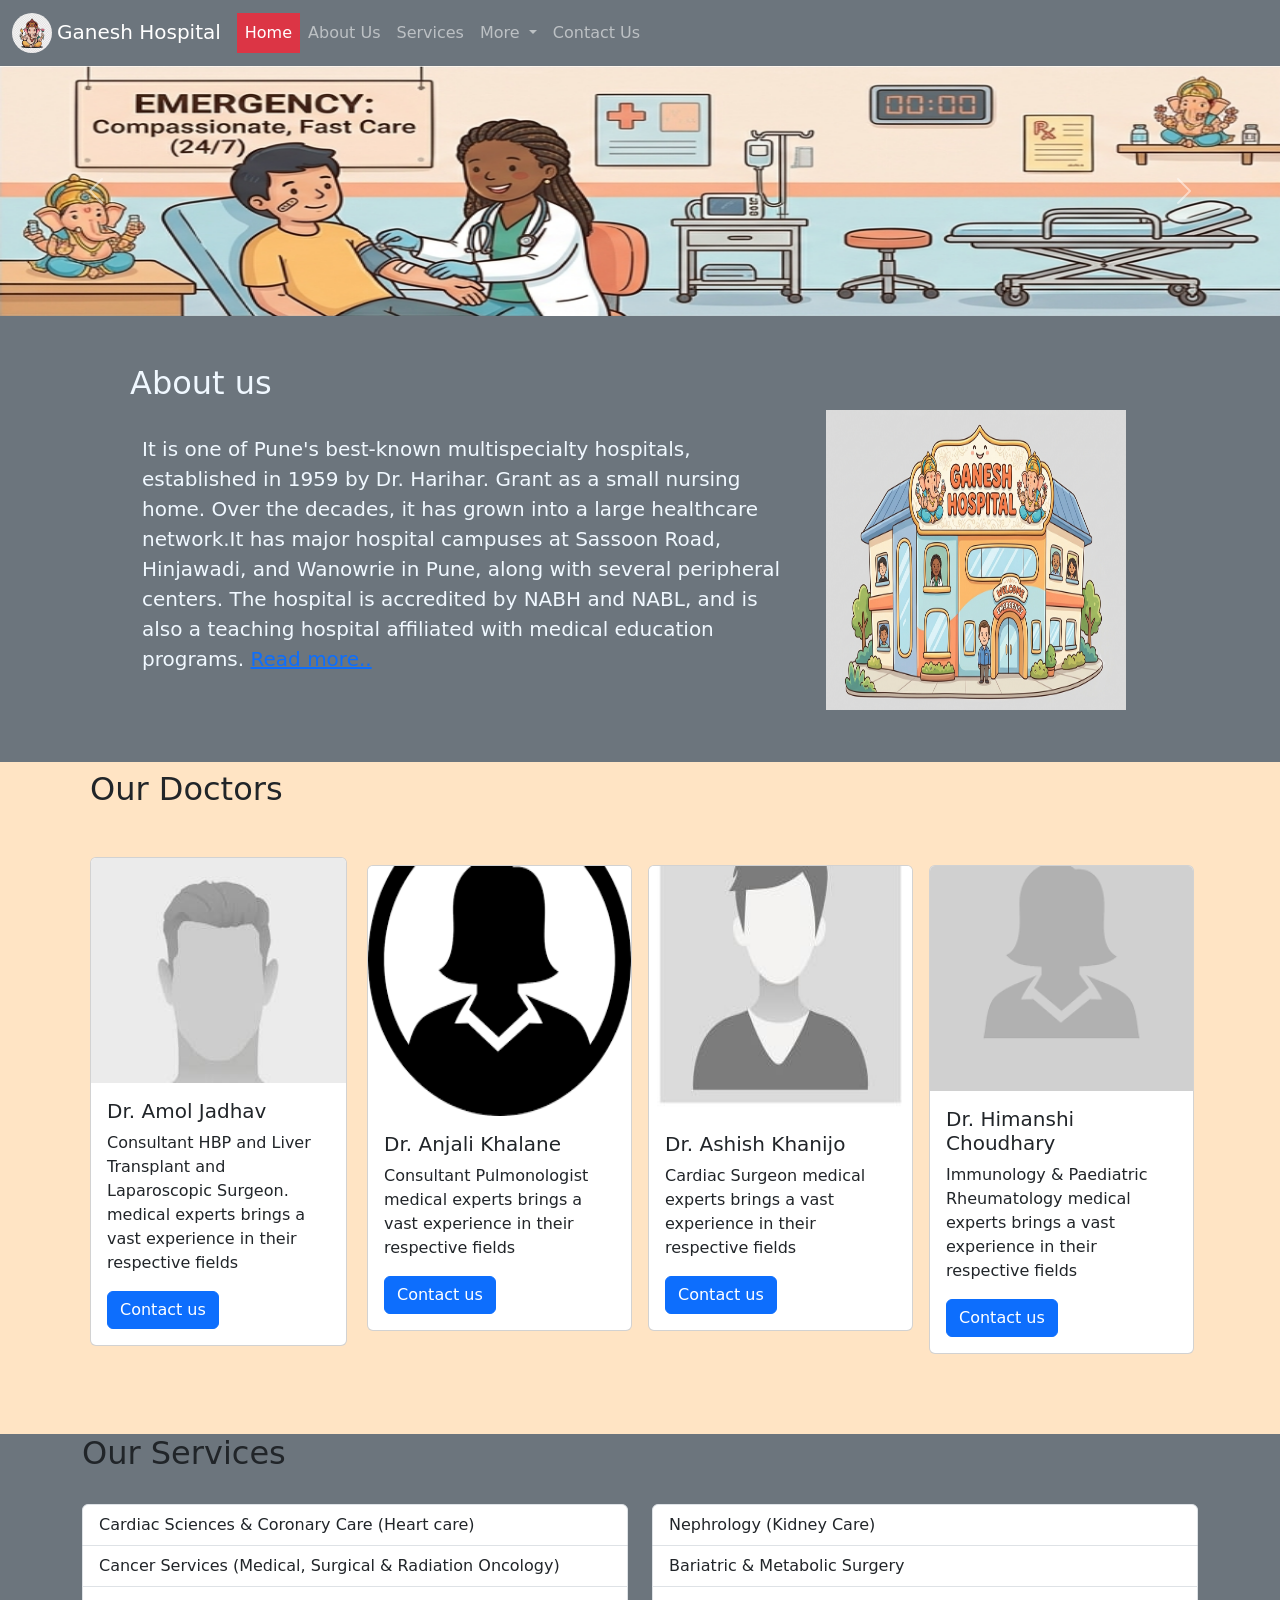
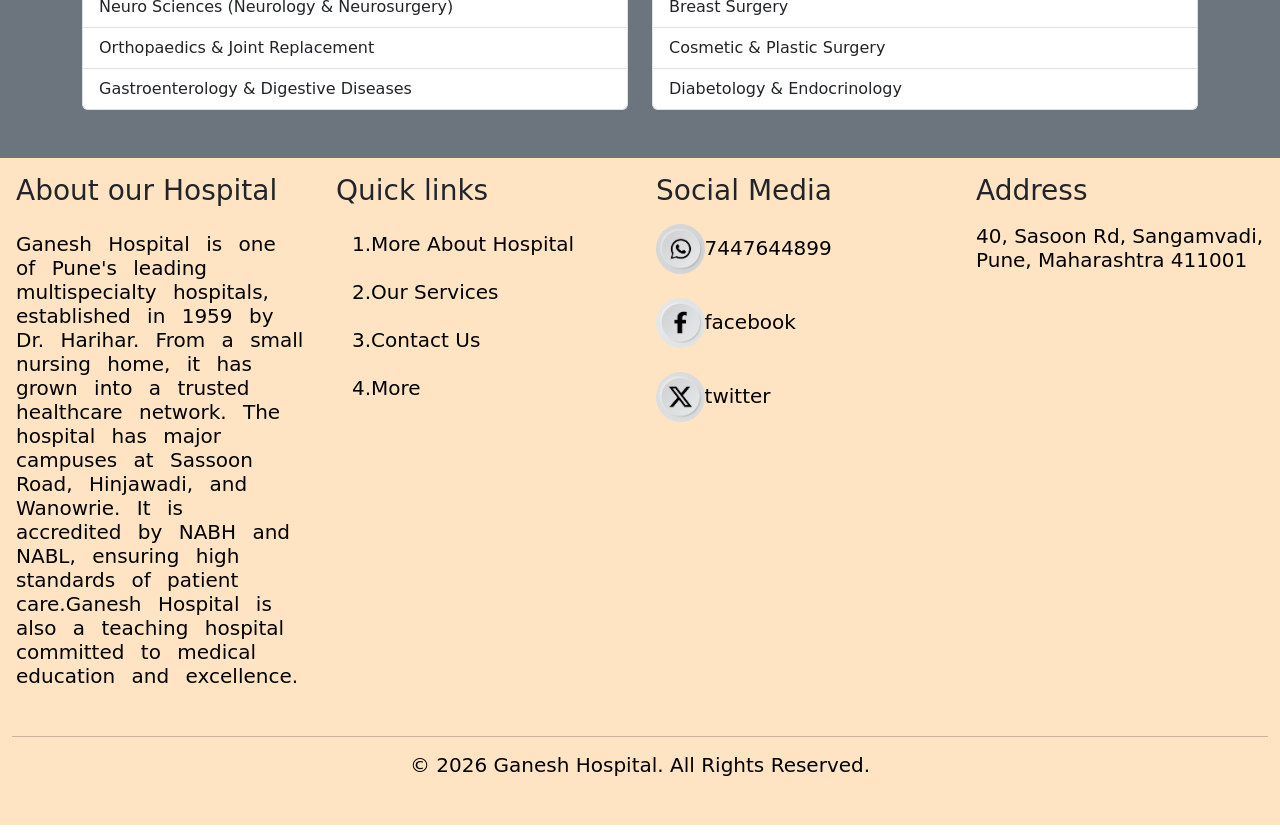
==== index.html @ 011a72d4 "commit" ====
<!doctype html>
<html lang="en">
    <head>
        <meta charset="utf-8">
        <meta name="viewport" content="width=device-width, initial-scale=1">
        <title>Home</title>
        <link
            href="https://cdn.jsdelivr.net/npm/bootstrap@5.3.8/dist/css/bootstrap.min.css"
            rel="stylesheet"
            integrity="sha384-sRIl4kxILFvY47J16cr9ZwB07vP4J8+LH7qKQnuqkuIAvNWLzeN8tE5YBujZqJLB"
            crossorigin="anonymous">
        <style>
            .logo{
                border-radius: 50%;
                margin-right: 5px;
            }
                .card:hover{
                    background-color: rgb(187, 49, 49); 
                    box-shadow: 50px 30p  30px rgb(64, 64, 129);
                }
                .list-group{
                    list-style: none;
                    list-style-type:none
                }
                .tcolor{
                    color: black;
                    text-decoration: none;
                }
                .social-icon{
                                height:50px;
                                border-radius: 55%;                           
                                
                            }
                .t1color{
                    color: black;
                    text-decoration: none;
                }
                .a1text{
                    color: black;
                    font-size: 20px;
                    text-decoration: solid;
                }
                .text2{
                    color: aliceblue;
                }
                .spacing{
                    word-spacing: 10px;
                }
                .ourdoc{
                    background-color: bisque;
                }
                .sizeimage{
                    height: 250px;
                }
                .textstyletextstyle{
                    font-family: 'Times New Roman', Times, serif;
                    font-style: italic;
                }

               
            </style>
    </head>
    <body>
        <!-- heder start -->
        <header>
            <nav class="navbar navbar-expand-lg bg-secondary "
                data-bs-theme="dark">
                <div class="container-fluid">
                    <a class="navbar-brand" href="#">
                        <img class="logo" src="images/ganpatibappa.webp"
                            alt="Logo"
                            width="40" height="40"
                            class="d-inline-block align-text-top">Ganesh
                        Hospital</a>
                    <button class="navbar-toggler" type="button"
                        data-bs-toggle="collapse"
                        data-bs-target="#navbarSupportedContent"
                        aria-controls="navbarSupportedContent"
                        aria-expanded="false" aria-label="Toggle navigation">
                        <span class="navbar-toggler-icon"></span>
                    </button>
                    <div class="collapse navbar-collapse"
                        id="navbarSupportedContent">
                        <ul class="navbar-nav me-auto mb-2 mb-lg-0">
                            <li class="nav-item">
                                <a class="nav-link active bg-danger"
                                    aria-current="page"
                                    href="index.html">Home</a>
                            </li>
                            <li class="nav-item">
                                <a class="nav-link " href="about.html">About
                                    Us</a>
                            </li>
                            <li class="nav-item">
                                <a class="nav-link"
                                    href="Services.html">Services</a>
                            </li>
                            <li class="nav-item dropdown">
                                <a class="nav-link dropdown-toggle"
                                    href="more.html"
                                    role="button" data-bs-toggle="dropdown"
                                    aria-expanded="false">
                                    More
                                </a>
                                <ul class="dropdown-menu">
                                    <li><a class="dropdown-item"
                                            href="vision.html">Vision</a></li>
                                    <li><a class="dropdown-item"
                                            href="mission.html">Mission</a></li>
                                    <li><a class="dropdown-item"
                                            href="history.html">History</a></li>
                                </ul>
                            </li>
                            <li class="nav-item">
                                <a class="nav-link" href="contact.html">Contact
                                    Us</a>
                            </li>
                        </ul>
                    </div>
                </div>
            </nav>
        </header>
        <!-- header end -->
        <!-- main section start -->
        <main>
            <!-- slider section start -->
            <section>
                <div id="carouselExampleInterval" class="carousel slide"
                    data-bs-ride="carousel">
                    <div class="carousel-inner">
                        <div class="carousel-item active"
                            data-bs-interval="3000">
                            <img src="images/slider11.png"
                                class="d-block sizeimage w-100" alt="...">
                        </div>
                        <div class="carousel-item" data-bs-interval="3000">
                            <img src="images/slider33.png"
                                class="d-block sizeimage w-100" alt="...">
                        </div>
                        <div class="carousel-item" data-bs-interval="3000">
                            <img src="images/slider22.png"
                                class="d-block sizeimage w-100" alt="...">
                        </div>
                        <div class="carousel-item" data-bs-interval="3000">
                            <img src="images/slider44.jpeg"
                                class="d-block sizeimage w-100" alt="...">
                        </div>
                    </div>
                    <button class="carousel-control-prev" type="button"
                        data-bs-target="#carouselExampleInterval"
                        data-bs-slide="prev">
                        <span class="carousel-control-prev-icon"
                            aria-hidden="true"></span>
                        <span class="visually-hidden">Previous</span>
                    </button>
                    <button class="carousel-control-next" type="button"
                        data-bs-target="#carouselExampleInterval"
                        data-bs-slide="next">
                        <span class="carousel-control-next-icon"
                            aria-hidden="true"></span>
                        <span class="visually-hidden">Next</span>
                    </button>
                </div>
            </section>
            <!-- slider section end -->
            <!-- about us start -->
            <section class="container-fluid bg-secondary">
                <div class="container">
                    <div class="row p-5">
                        <h2 class="text2">About us</h2>
                        <div class="col-md-8 p-4">
                            <p class="a1text text2">It is one of Pune's
                                best-known multispecialty
                                hospitals, established in 1959 by Dr. Harihar.
                                Grant as a small nursing home. Over the
                                decades, it has grown into a large healthcare
                                network.It has major hospital campuses at
                                Sassoon Road, Hinjawadi, and Wanowrie in Pune,
                                along with several peripheral centers.
                                The hospital is accredited by NABH and NABL, and
                                is
                                also a teaching hospital affiliated with medical
                                education programs.
                                <a class="mt-2" href="about.html">Read
                                    more..</a>
                            </div>
                            <div class="col-md-4">
                                <picture>
                                    <img src="images/hospitalbildingimage.png"
                                        alt="get"
                                        height="300px" width="300px" />
                                </picture>
                            </div>
                        </div>
                    </div>
                </section>
                <!-- about us end -->
                <!-- Our Doctors section start -->
                <section class="ourdoc pb-3">
                    <div class="container">
                        <div class="row mb-5 p-2">
                            <h2 class="mb-5">Our Doctors</h2>
                            <div class="col-md-3">
                                <div class="card">
                                    <img src="images/avatar 1.jfif"
                                        class="card-img-top" alt="..."
                                        height="225px">
                                    <div class="card-body">
                                        <h5 class="card-title">Dr. Amol
                                            Jadhav</h5>
                                        <p class="card-text">Consultant HBP and
                                            Liver Transplant and Laparoscopic
                                            Surgeon. medical
                                            experts brings a vast experience in
                                            their respective fields</p>
                                        <a href="#"
                                            class="btn btn-primary">Contact
                                            us</a>
                                    </div>
                                </div>
                            </div>
                            <div class="col-md-3 p-2">
                                <div class="card">
                                    <img src="images/avatar2.png"
                                        class="card-img-top" alt="..."
                                        height="250px">
                                    <div class="card-body">
                                        <h5 class="card-title">Dr. Anjali
                                            Khalane</h5>
                                        <p class="card-text">Consultant
                                            Pulmonologist medical experts brings
                                            a
                                            vast experience in their respective
                                            fields</p>
                                        <a href="#"
                                            class="btn btn-primary">Contact
                                            us</a>
                                    </div>
                                </div>

                            </div>
                            <div class="col-md-3  p-2">
                                <div class="card">
                                    <img src="images/avatar3.jfif"
                                        class="card-img-top" alt="..."
                                        height="250px">
                                    <div class="card-body">
                                        <h5 class="card-title">Dr. Ashish
                                            Khanijo</h5>
                                        <p class="card-text">Cardiac Surgeon
                                            medical
                                            experts brings a vast experience in
                                            their respective fields</p>
                                        <a href="#"
                                            class="btn btn-primary">Contact
                                            us</a>
                                    </div>
                                </div>

                            </div>
                            <div class="col-md-3  p-2">
                                <div class="card">
                                    <img src="images/avatar4.png"
                                        class="card-img-top" alt="..."
                                        height="225px">
                                    <div class="card-body">
                                        <h5 class="card-title">Dr. Himanshi
                                            Choudhary</h5>
                                        <p class="card-text">Immunology &
                                            Paediatric
                                            Rheumatology medical experts brings
                                            a
                                            vast experience in their respective
                                            fields</p>
                                        <a href="#"
                                            class="btn btn-primary">Contact
                                            us</a>
                                    </div>
                                </div>

                            </div>
                        </div>
                    </div>
                </section>
                <!-- Our Doctors section end-->
                <!-- services section start -->
                <section class=" bg-secondary">
                    <div class="container ">
                        <div class="row">
                            <h2>Our Services</h2>
                            <div class="col-md-6 mt-4 mb-5">
                                <ul class="list-group">
                                    <li class="list-group-item"
                                        aria-current="true">Cardiac Sciences &
                                        Coronary Care (Heart care)</li>
                                    <li class="list-group-item">Cancer Services
                                        (Medical, Surgical & Radiation
                                        Oncology)</li>
                                    <li class="list-group-item">Neuro Sciences
                                        (Neurology & Neurosurgery)</li>
                                    <li class="list-group-item">Orthopaedics &
                                        Joint
                                        Replacement</li>
                                    <li class="list-group-item">Gastroenterology
                                        &
                                        Digestive Diseases</li>
                                </ul>
                            </div>
                            <div class="col-md-6 mt-4 mb-5">
                                <ul class="list-group">
                                    <li class="list-group-item"
                                        aria-current="true">Nephrology (Kidney
                                        Care)</li>
                                    <li class="list-group-item">Bariatric &
                                        Metabolic Surgery</li>
                                    <li class="list-group-item">Breast
                                        Surgery</li>
                                    <li class="list-group-item">Cosmetic &
                                        Plastic
                                        Surgery</li>
                                    <li class="list-group-item">Diabetology &
                                        Endocrinology</li>
                                </ul>
                            </div>
                        </div>
                    </div>
                </section>
                <!--  services section ens -->

            </main>
            <!-- main section end -->
            <!-- footer start -->
            <section class="container-fluid ourdoc">
                <footer class="textstyle">
                    <div class="row">
                        <div class="col-md-3 p-3">
                            <h3>About our Hospital</h3>
                            <h3 class="a1text mt-4"> <p class="spacing">Ganesh
                                    Hospital is one of Pune's leading
                                    multispecialty hospitals, established in
                                    1959 by
                                    Dr. Harihar. From a small nursing home, it
                                    has grown into a trusted healthcare network.
                                    The
                                    hospital has major campuses at Sassoon Road,
                                    Hinjawadi, and Wanowrie. It is accredited by
                                    NABH and NABL, ensuring high standards of
                                    patient care.Ganesh Hospital is also a
                                    teaching hospital committed to medical
                                    education
                                    and excellence.</p></h3>

                        </div>
                        <div class="col-md-3 p-3">
                            <h3>Quick links</h3>
                            <h3 class="a1text mt-4"><a class="tcolor p-3"
                                    href="about.html">1.More
                                    About Hospital</a></h3>
                            <h3 class="a1text mt-4"><a class="tcolor p-3"
                                    href="Services.html">2.Our
                                    Services</a></h3>
                            <h3 class="a1text mt-4"><a class="tcolor p-3"
                                    href="contact.html">3.Contact Us</a></h3>
                            <h3 class="a1text mt-4"><a class="tcolor p-3"
                                    href="more.html">4.More</a></h3>
                        </div>
                        <div class="col-md-3 p-3">
                            <h3 class="mb-3">Social Media</h3>
                            <a class="t1color " href="#" target="_blank">
                                <h2 class="social-title a1text"><img
                                        class="social-icon"
                                        src="images/whatsapp.png"
                                        alt="WhatsApp">7447644899</h2></a>
                            <a class="t1color" href="#" target="_blank">
                                <h2 class="social-title a1text mt-4"><img
                                        class="social-icon"
                                        src="images/facebook.png"
                                        alt="whatsapp">facebook</h2></a>
                            <a class="t1color " href="#" target="_blank">
                                <h2 class="social-title a1text mt-4"><img
                                        class="social-icon"
                                        src="images/twitter.png"
                                        alt="twitter">twitter</h2></a>
                        </div>
                        <div class="col-md-3 p-3">
                            <h3>Address</h3>
                            <h3 class="a1text mb-4 mt-3">40, Sasoon Rd,
                                Sangamvadi, Pune, Maharashtra 411001</h3>
                            <iframe
                                src="https://www.google.com/maps/embed?pb=!1m18!1m12!1m3!1d3782.8963782252795!2d73.87715659999999!3d18.533584199999996!2m3!1f0!2f0!3f0!3m2!1i1024!2i768!4f13.1!3m3!1m2!1s0x3bc2c0f827512e15%3A0x47538bcedae49c07!2sRuby%20Hall%20Clinic%20-%20Sassoon%20Road!5e0!3m2!1sen!2sin!4v1782752746983!5m2!1sen!2sin"
                                width="200" height="200" style="border:0;"
                                allowfullscreen loading="lazy"
                                referrerpolicy="strict-origin-when-cross-origin"></iframe>
                        </h1>
                    </div>
                </div>
                <hr>
                <h3 class="text-center a1text pb-5">&copy; 2026 Ganesh Hospital.
                    All Rights Reserved.</h3>
            </footer>
        </section>
        <!-- footer end -->

        <script
            src="https://cdn.jsdelivr.net/npm/bootstrap@5.3.8/dist/js/bootstrap.bundle.min.js"
            integrity="sha384-FKyoEForCGlyvwx9Hj09JcYn3nv7wiPVlz7YYwJrWVcXK/BmnVDxM+D2scQbITxI"
            crossorigin="anonymous"></script>
    </body>
</html>
<!-- footer 
1.logo info
 2. ouicklink heding link of page
 3. social media 
 4. address 
 hr
 copyrights-->
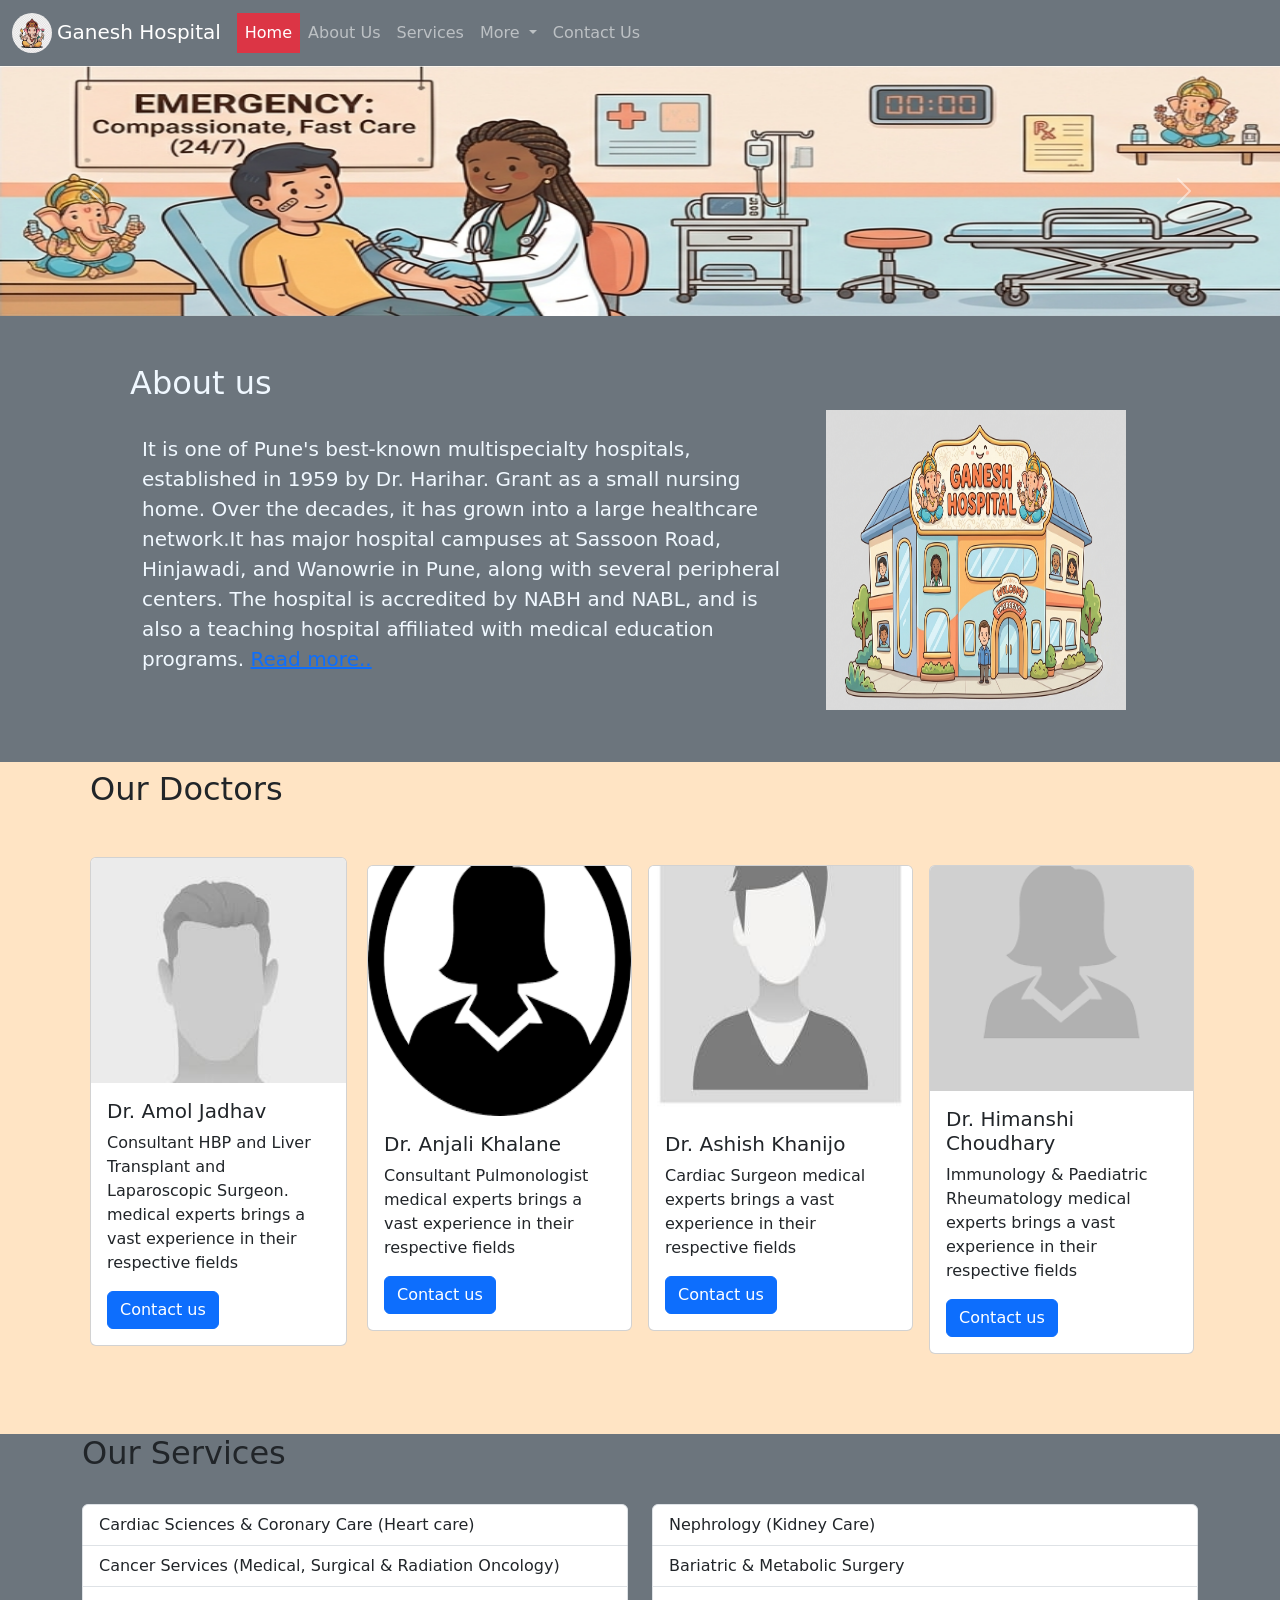
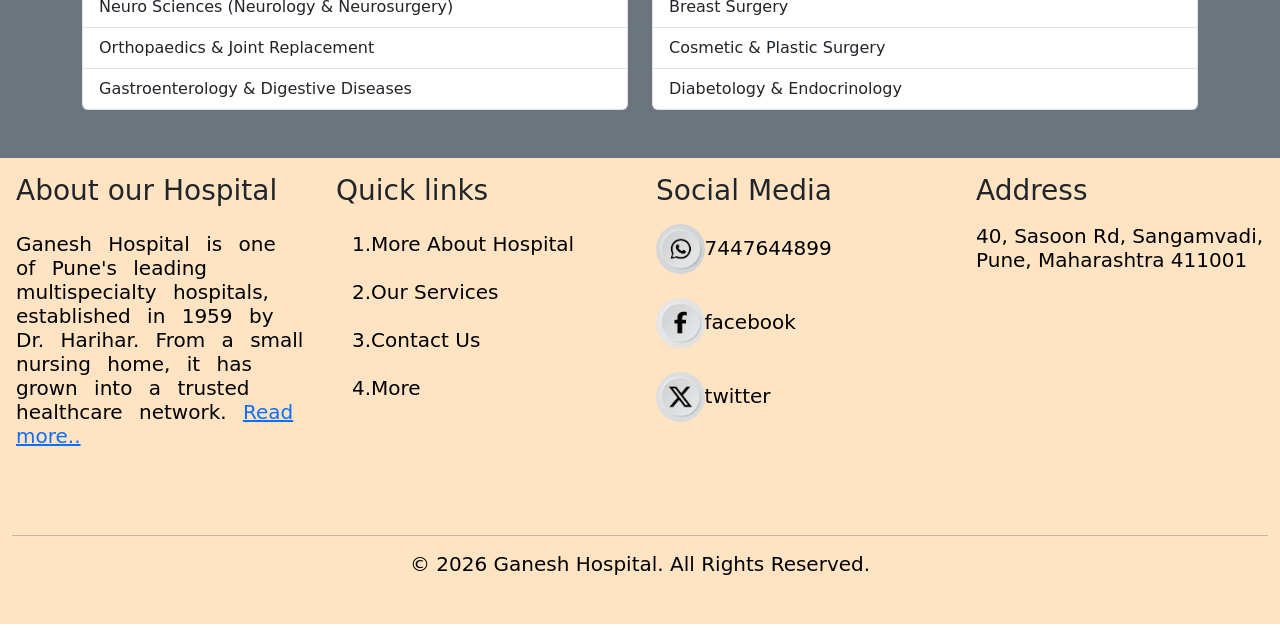
==== commit ec5d5236: "commit" ====
--- a/index.html
+++ b/index.html
@@ -9,56 +9,7 @@
             rel="stylesheet"
             integrity="sha384-sRIl4kxILFvY47J16cr9ZwB07vP4J8+LH7qKQnuqkuIAvNWLzeN8tE5YBujZqJLB"
             crossorigin="anonymous">
-        <style>
-            .logo{
-                border-radius: 50%;
-                margin-right: 5px;
-            }
-                .card:hover{
-                    background-color: rgb(187, 49, 49); 
-                    box-shadow: 50px 30p  30px rgb(64, 64, 129);
-                }
-                .list-group{
-                    list-style: none;
-                    list-style-type:none
-                }
-                .tcolor{
-                    color: black;
-                    text-decoration: none;
-                }
-                .social-icon{
-                                height:50px;
-                                border-radius: 55%;                           
-                                
-                            }
-                .t1color{
-                    color: black;
-                    text-decoration: none;
-                }
-                .a1text{
-                    color: black;
-                    font-size: 20px;
-                    text-decoration: solid;
-                }
-                .text2{
-                    color: aliceblue;
-                }
-                .spacing{
-                    word-spacing: 10px;
-                }
-                .ourdoc{
-                    background-color: bisque;
-                }
-                .sizeimage{
-                    height: 250px;
-                }
-                .textstyletextstyle{
-                    font-family: 'Times New Roman', Times, serif;
-                    font-style: italic;
-                }
-
-               
-            </style>
+            <link href="static/style.css" rel="stylesheet" type="text/css">
     </head>
     <body>
         <!-- heder start -->
@@ -341,14 +292,9 @@
                                     1959 by
                                     Dr. Harihar. From a small nursing home, it
                                     has grown into a trusted healthcare network.
-                                    The
-                                    hospital has major campuses at Sassoon Road,
-                                    Hinjawadi, and Wanowrie. It is accredited by
-                                    NABH and NABL, ensuring high standards of
-                                    patient care.Ganesh Hospital is also a
-                                    teaching hospital committed to medical
-                                    education
-                                    and excellence.</p></h3>
+                                    <a class="mt-2" href="about.html">Read
+                                    more..</a>
+                                    </p></h3>
 
                         </div>
                         <div class="col-md-3 p-3">
@@ -398,8 +344,8 @@
                 <h3 class="text-center a1text pb-5">&copy; 2026 Ganesh Hospital.
                     All Rights Reserved.</h3>
             </footer>
-        </section>
-        <!-- footer end -->
+            </section>
+            <!-- footer end -->
 
         <script
             src="https://cdn.jsdelivr.net/npm/bootstrap@5.3.8/dist/js/bootstrap.bundle.min.js"
@@ -413,4 +359,5 @@
  3. social media 
  4. address 
  hr
- copyrights-->+ copyrights
+  CODEPEN CARD-->
--- a/static/style.css
+++ b/static/style.css
@@ -0,0 +1,53 @@
+ .logo {
+     border-radius: 50%;
+     margin-right: 5px;
+ }
+
+ .card:hover {
+     background-color: rgb(187, 49, 49);
+     box-shadow: 50px 30p 30px rgb(64, 64, 129);
+ }
+
+ .list-group {
+     list-style: none;
+     list-style-type: none
+ }
+
+ .tcolor {
+     color: black;
+     text-decoration: none;
+ }
+
+ .social-icon {
+     height: 50px;
+     border-radius: 55%;
+
+ }
+
+ .t1color {
+     color: black;
+     text-decoration: none;
+ }
+
+ .a1text {
+     color: black;
+     font-size: 20px;
+     text-decoration: solid;
+ }
+
+ .text2 {
+     color: aliceblue;
+ }
+
+ .spacing {
+     word-spacing: 10px;
+ }
+
+ .ourdoc {
+     background-color: bisque;
+ }
+
+ .sizeimage {
+     height: 250px;
+ }
+
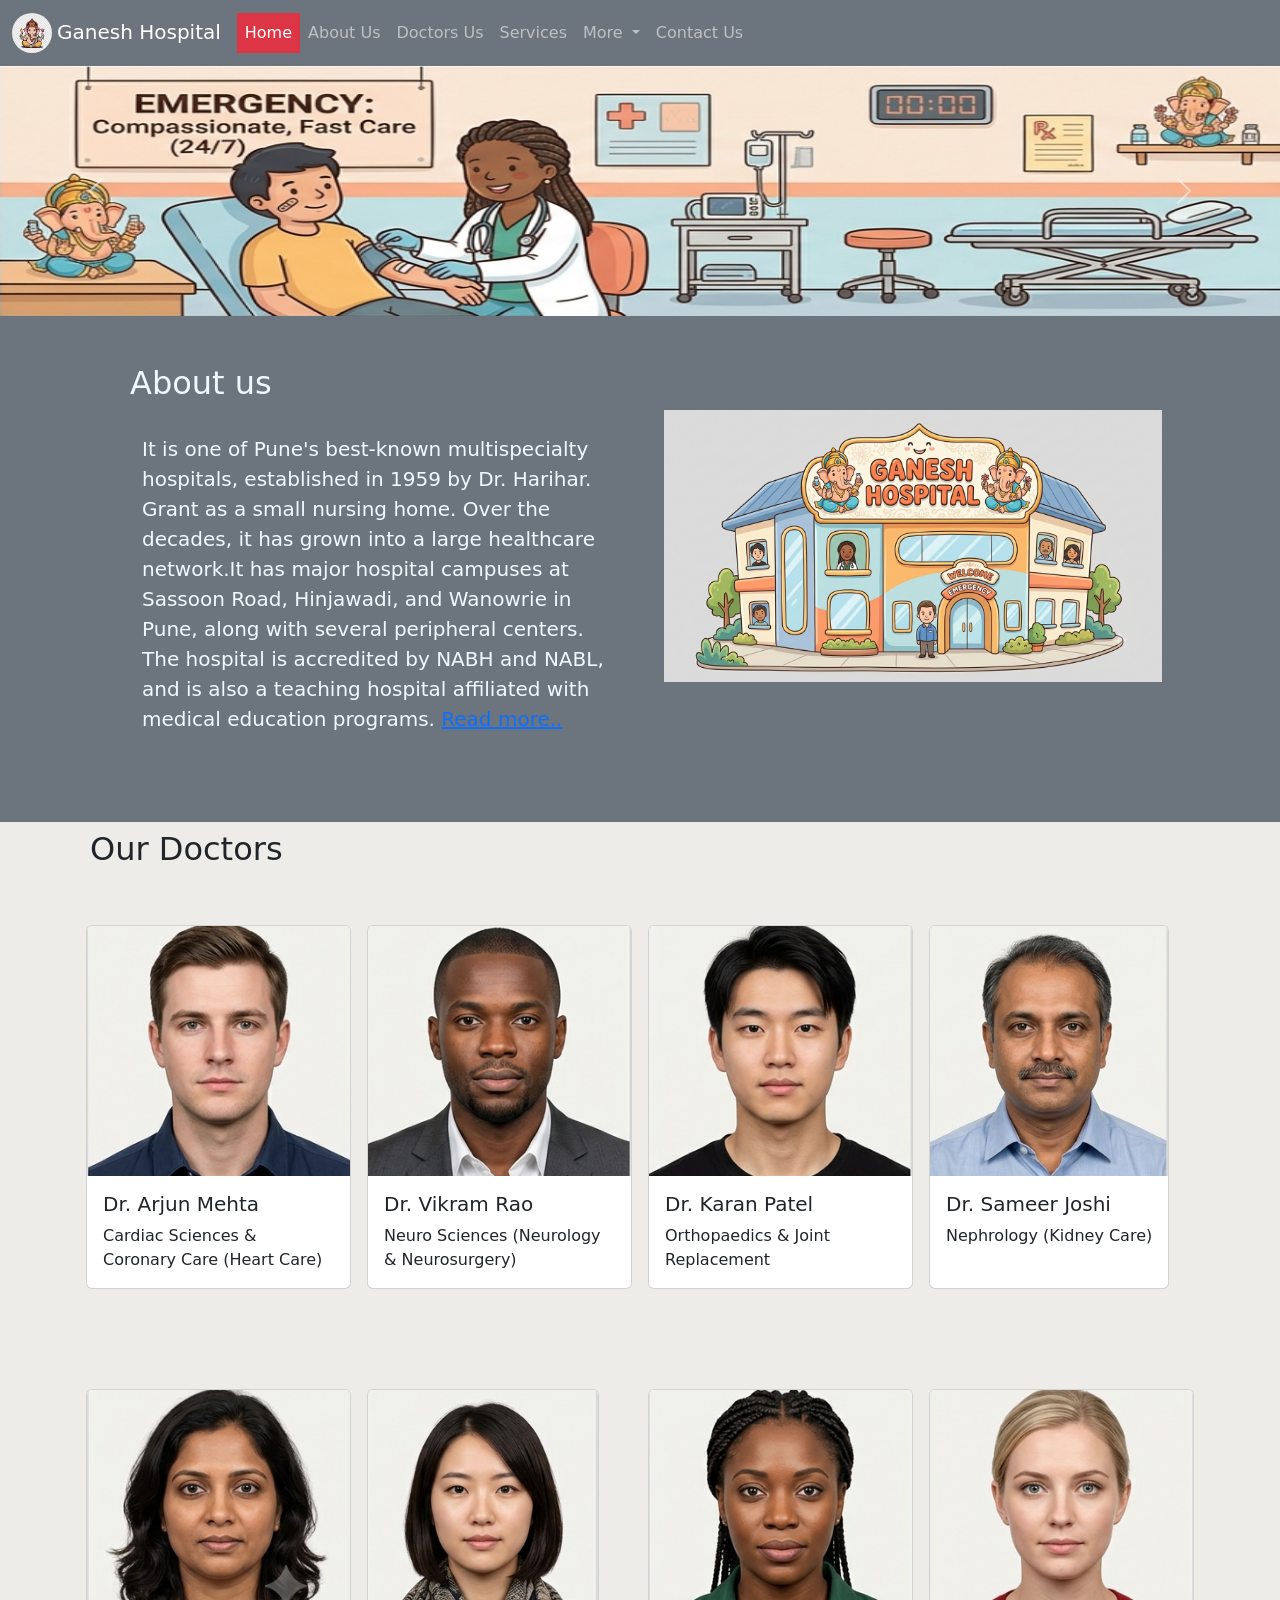
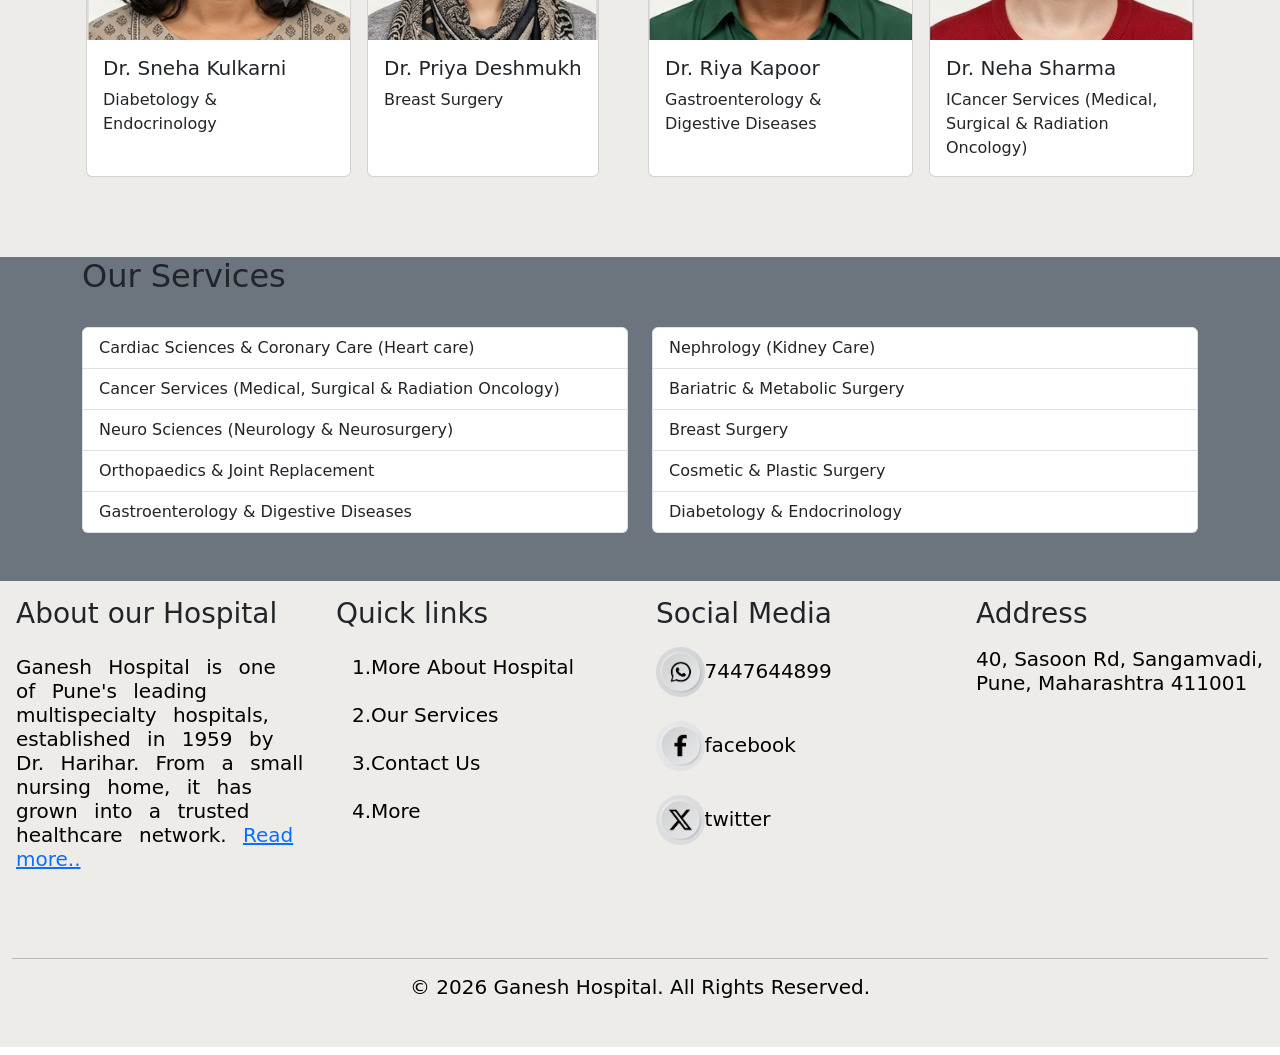
==== commit 56b17653: "initial commit" ====
--- a/index.html
+++ b/index.html
@@ -18,7 +18,7 @@
                 data-bs-theme="dark">
                 <div class="container-fluid">
                     <a class="navbar-brand" href="#">
-                        <img class="logo" src="images/ganpatibappa.webp"
+                        <img class="logo " src="images/ganpatibappa.webp"
                             alt="Logo"
                             width="40" height="40"
                             class="d-inline-block align-text-top">Ganesh
@@ -40,6 +40,10 @@
                             </li>
                             <li class="nav-item">
                                 <a class="nav-link " href="about.html">About
+                                    Us</a>
+                            </li>
+                            <li class="nav-item">
+                                <a class="nav-link " href="doctors.html">Doctors
                                     Us</a>
                             </li>
                             <li class="nav-item">
@@ -119,7 +123,7 @@
                 <div class="container">
                     <div class="row p-5">
                         <h2 class="text2">About us</h2>
-                        <div class="col-md-8 p-4">
+                        <div class="col-md-6 p-4">
                             <p class="a1text text2">It is one of Pune's
                                 best-known multispecialty
                                 hospitals, established in 1959 by Dr. Harihar.
@@ -135,11 +139,10 @@
                                 <a class="mt-2" href="about.html">Read
                                     more..</a>
                             </div>
-                            <div class="col-md-4">
-                                <picture>
+                            <div class="col-md-6">
+                                <picture class="container-fluid">
                                     <img src="images/hospitalbildingimage.png"
-                                        alt="get"
-                                        height="300px" width="300px" />
+                                        alt="get" class="img-fluid "  />
                                 </picture>
                             </div>
                         </div>
@@ -147,85 +150,110 @@
                 </section>
                 <!-- about us end -->
                 <!-- Our Doctors section start -->
+                <section class="ourdoc pb-1">
+                    <div class="container">
+                        <div class="row mb-5 p-2 align-items-stretch">
+                            <h2 class="mb-5">Our Doctors</h2>
+                            <div class="col-md-3 d-flex mb-3">
+                                <div class="card h-100">
+                                    <img src="images/dr1.png"
+                                        class="card-img-top doctor-img" alt="..."
+                                        height="225px">
+                                    <div class="card-body">
+                                        <h5 class="card-title">Dr. Arjun Mehta</h5>
+                                        <p class="card-text">Cardiac Sciences & Coronary Care (Heart Care)</p>
+                                        
+                                    </div>
+                                </div>
+                            </div>
+                             <div class="col-md-3 d-flex mb-3">
+                                <div class="card h-100">
+                                    <img src="images/dr2.png"
+                                        class="card-img-top doctor-img" alt="..."
+                                        height="225px">
+                                    <div class="card-body">
+                                        <h5 class="card-title">Dr. Vikram Rao</h5>
+                                        <p class="card-text">Neuro Sciences (Neurology & Neurosurgery)</p>
+                                        
+                                    </div>
+                                </div>
+                            </div>
+                             <div class="col-md-3 d-flex mb-3">
+                                <div class="card h-100">
+                                    <img src="images/dr3.png"
+                                        class="card-img-top doctor-img" alt="..."
+                                        height="225px">
+                                    <div class="card-body">
+                                        <h5 class="card-title">Dr. Karan Patel</h5>
+                                        <p class="card-text">Orthopaedics & Joint Replacement</p>
+                                        
+                                    </div>
+                                </div>
+                            </div>
+                             <div class="col-md-3 d-flex mb-3">
+                                <div class="card h-100">
+                                    <img src="images/dr4.png"
+                                        class="card-img-top doctor-img" alt="..."
+                                        height="225px">
+                                    <div class="card-body">
+                                        <h5 class="card-title">Dr. Sameer Joshi</h5>
+                                        <p class="card-text">Nephrology (Kidney Care)</p>
+                                        
+                                    </div>
+                                </div>
+                            </div>
+                        </div>
+                    </div>
+                </section>
                 <section class="ourdoc pb-3">
                     <div class="container">
                         <div class="row mb-5 p-2">
-                            <h2 class="mb-5">Our Doctors</h2>
-                            <div class="col-md-3">
-                                <div class="card">
-                                    <img src="images/avatar 1.jfif"
-                                        class="card-img-top" alt="..."
-                                        height="225px">
-                                    <div class="card-body">
-                                        <h5 class="card-title">Dr. Amol
-                                            Jadhav</h5>
-                                        <p class="card-text">Consultant HBP and
-                                            Liver Transplant and Laparoscopic
-                                            Surgeon. medical
-                                            experts brings a vast experience in
-                                            their respective fields</p>
-                                        <a href="#"
-                                            class="btn btn-primary">Contact
-                                            us</a>
-                                    </div>
-                                </div>
-                            </div>
-                            <div class="col-md-3 p-2">
-                                <div class="card">
-                                    <img src="images/avatar2.png"
-                                        class="card-img-top" alt="..."
+                            
+                            <div class="col-md-3 d-flex">
+                                <div class="card h-100">
+                                    <img src="images/dr5.png"
+                                        class="card-img-top doctor-img" alt="..."
+                                        height="225px">
+                                    <div class="card-body">
+                                        <h5 class="card-title">Dr. Sneha Kulkarni</h5>
+                                        <p class="card-text">Diabetology & Endocrinology</p>
+                                        
+                                    </div>
+                                </div>
+                            </div>
+                            <div class="col-md-3 d-flex ">
+                                <div class="card h-100">
+                                    <img src="images/dr6.png"
+                                        class="card-img-top doctor-img" alt="..."
                                         height="250px">
                                     <div class="card-body">
-                                        <h5 class="card-title">Dr. Anjali
-                                            Khalane</h5>
-                                        <p class="card-text">Consultant
-                                            Pulmonologist medical experts brings
-                                            a
-                                            vast experience in their respective
-                                            fields</p>
-                                        <a href="#"
-                                            class="btn btn-primary">Contact
-                                            us</a>
-                                    </div>
-                                </div>
-
-                            </div>
-                            <div class="col-md-3  p-2">
-                                <div class="card">
-                                    <img src="images/avatar3.jfif"
-                                        class="card-img-top" alt="..."
+                                        <h5 class="card-title">Dr. Priya Deshmukh</h5>
+                                        <p class="card-text">Breast Surgery</p>
+                                    </div>
+                                </div>
+
+                            </div>
+                            <div class="col-md-3 d-flex">
+                                <div class="card h-100">
+                                    <img src="images/dr7.png"
+                                        class="card-img-top doctor-img" alt="..."
                                         height="250px">
                                     <div class="card-body">
-                                        <h5 class="card-title">Dr. Ashish
-                                            Khanijo</h5>
-                                        <p class="card-text">Cardiac Surgeon
-                                            medical
-                                            experts brings a vast experience in
-                                            their respective fields</p>
-                                        <a href="#"
-                                            class="btn btn-primary">Contact
-                                            us</a>
-                                    </div>
-                                </div>
-
-                            </div>
-                            <div class="col-md-3  p-2">
-                                <div class="card">
-                                    <img src="images/avatar4.png"
-                                        class="card-img-top" alt="..."
-                                        height="225px">
-                                    <div class="card-body">
-                                        <h5 class="card-title">Dr. Himanshi
-                                            Choudhary</h5>
-                                        <p class="card-text">Immunology &
-                                            Paediatric
-                                            Rheumatology medical experts brings
-                                            a
-                                            vast experience in their respective
-                                            fields</p>
-                                        <a href="#"
-                                            class="btn btn-primary">Contact
-                                            us</a>
+                                        <h5 class="card-title">Dr. Riya Kapoor</h5>
+                                        <p class="card-text">Gastroenterology & Digestive Diseases</p>
+                                    </div>
+                                </div>
+
+                            </div>
+                            <div class="col-md-3 d-flex ">
+                                <div class="card h-100">
+                                    <img src="images/dr8.png"
+                                        class="card-img-top doctor-img" alt="..."
+                                        height="225px">
+                                    <div class="card-body">
+                                        <h5 class="card-title">Dr. Neha Sharma</h5>
+                                        <p class="card-text">ICancer Services (Medical, Surgical & Radiation Oncology)</p>
+                                        
                                     </div>
                                 </div>
 
@@ -360,4 +388,7 @@
  4. address 
  hr
  copyrights
-  CODEPEN CARD-->+  CODEPEN CARD
+  img-fluid 
+  form.html task all input type
+  more page create -->
--- a/static/style.css
+++ b/static/style.css
@@ -2,10 +2,13 @@
      border-radius: 50%;
      margin-right: 5px;
  }
-
+ 
  .card:hover {
      background-color: rgb(187, 49, 49);
      box-shadow: 50px 30p 30px rgb(64, 64, 129);
+ }
+ .col-md-3{
+    padding:8px;
  }
 
  .list-group {
@@ -44,10 +47,114 @@
  }
 
  .ourdoc {
-     background-color: bisque;
+     background-color: rgb(238, 236, 233);
  }
 
  .sizeimage {
      height: 250px;
  }
+ .doctor-img{
+    height:250px;
+    object-fit:cover;
 
+}
+
+.zoom {
+  width: 300px;
+  transition: transform 0.3s ease;
+  
+}
+
+.zoom:hover {
+  transform: scale(1.1);
+  
+}
+.headingabout{
+    color: rgb(58, 58, 75);
+    text-align: center;
+    font-family:'Times New Roman', Times, serif;
+}
+.textfamily{
+    font-family:'Times New Roman', Times, serif;
+}
+.textabout{
+    word-spacing: 5px;
+}
+.our-services {
+  margin-top:  50px;
+}
+.flip-container {
+  -webkit-perspective: 1000;
+  margin: 0 auto 60px auto;
+  width: 320px;
+  height: 200px;
+  border-radius: 15px;
+  cursor:pointer;
+}
+
+.flip-container:hover .flipper {
+  -webkit-transform: rotateY(180deg);
+  cursor:pointer;
+}
+.flip-container.hover .flipper {
+  -webkit-transform: rotateY(180deg);
+  cursor:pointer;
+}
+
+.front {
+  width: 320px;
+  height: 200px;
+  border-radius: 15px;
+  -webkit-backface-visibility: hidden;
+  position: absolute;
+  top: 0;
+  left: 0;
+  z-index: 2;
+}
+
+.front h3 {
+  text-align: center;
+  font-size: 18px;
+  font-family: "Poppins", sans-serif;
+  color: white;
+}
+
+.front img {
+  display: block;
+  margin-left: auto;
+  margin-right: auto;
+  margin-top: 10px;
+}
+
+.back {
+  width: 320px;
+  height: 200px;
+  border-radius: 15px;
+  -webkit-backface-visibility: hidden;
+  position: absolute;
+  top: 0;
+  left: 0;
+  -webkit-transform: rotateY(180deg);
+  text-align: center;
+  font-size: 18px;
+  font-family: "Poppins", sans-serif;
+  color: white;
+}
+.middel{
+    margin-top: 90px;
+}
+.back h3 {
+  margin-top: 20px;
+}
+
+.back p {
+  font-size: 14px;
+  font-family: "Poppins", sans-serif;
+  margin-right:15px;
+}
+
+.flipper {
+  -webkit-transition: 0.6s;
+  -webkit-transform-style: preserve-3d;
+  position: relative;
+}
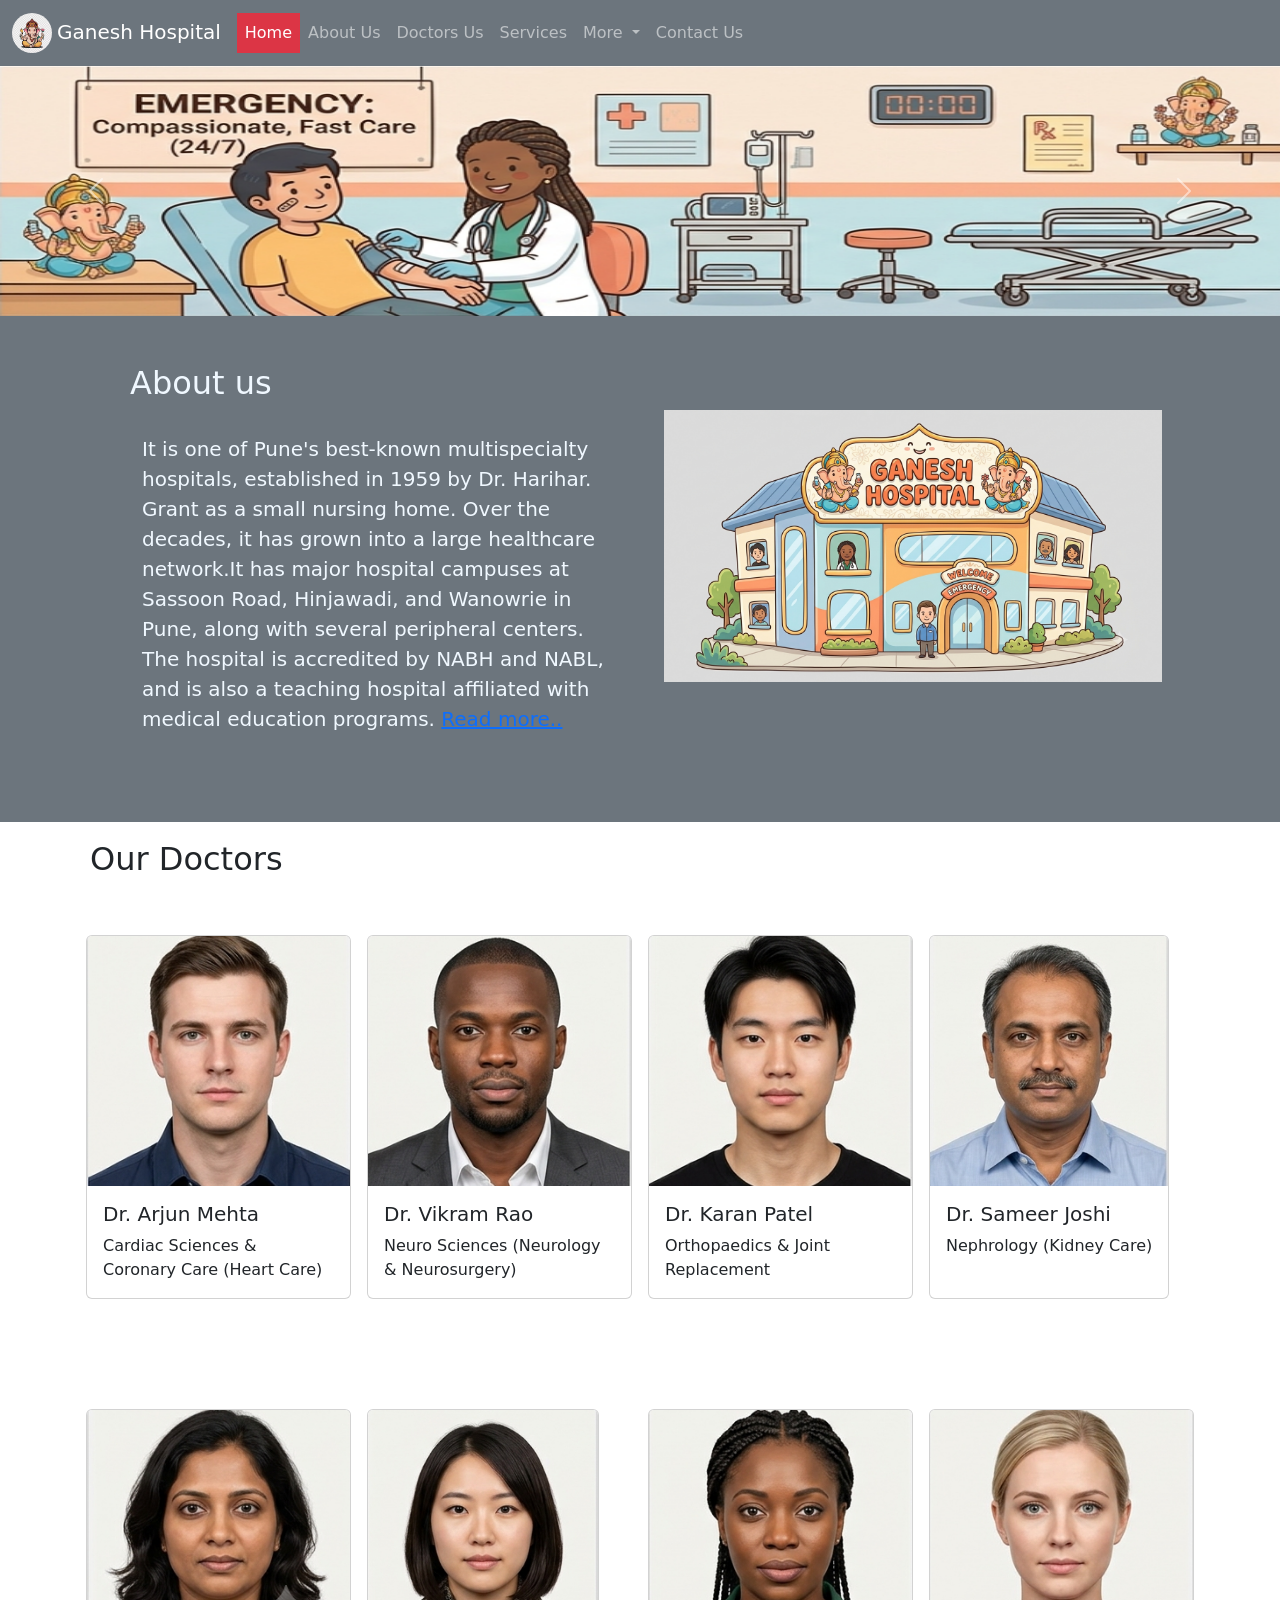
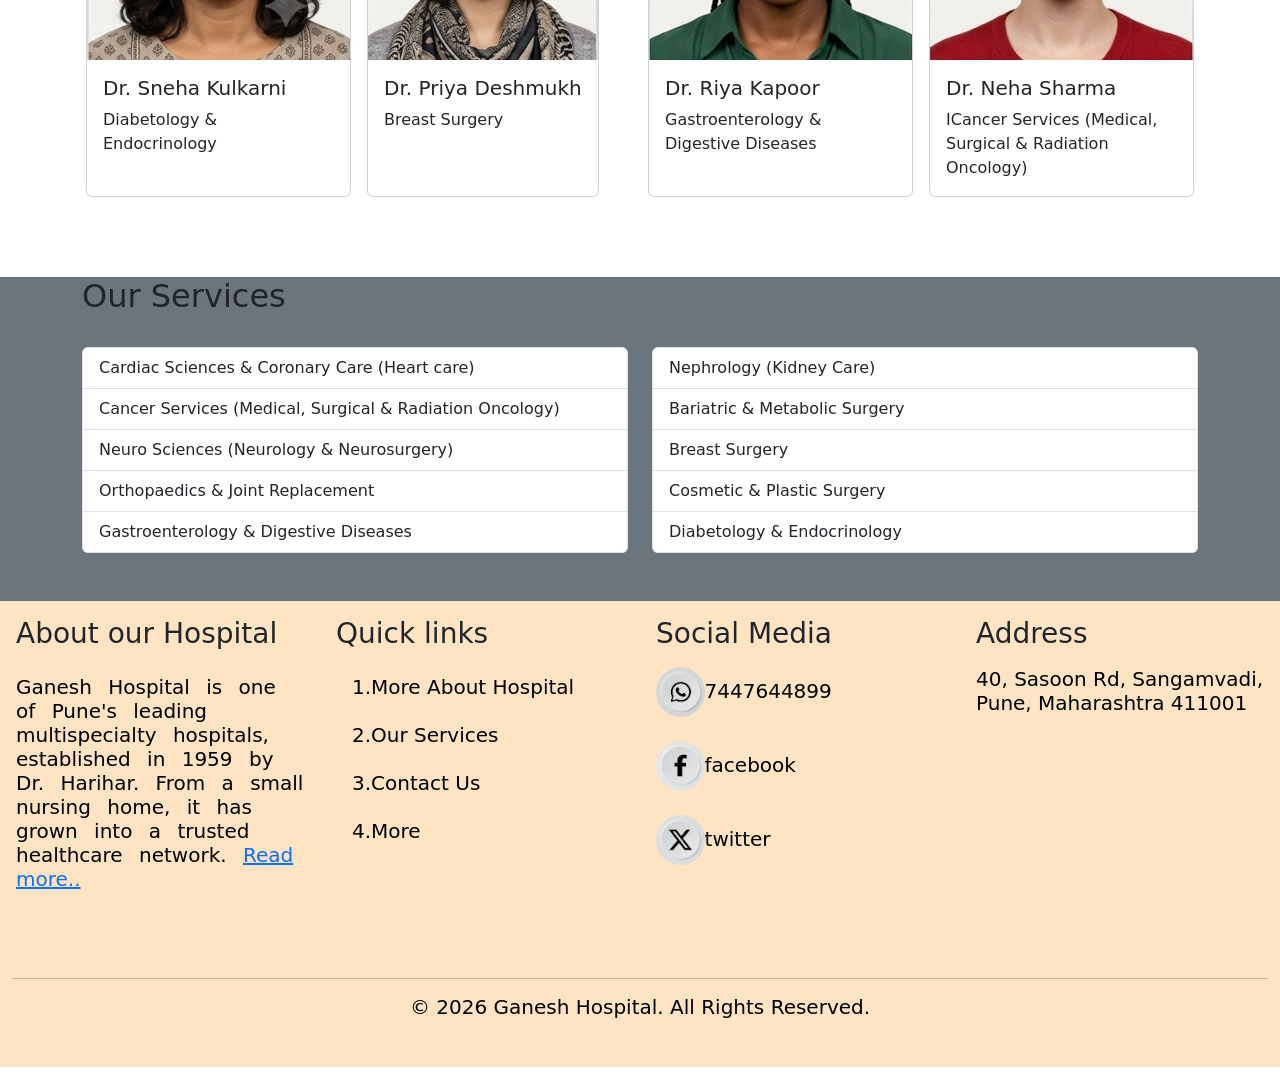
==== commit e7b99e46: "initial commit" ====
--- a/index.html
+++ b/index.html
@@ -309,7 +309,7 @@
             </main>
             <!-- main section end -->
             <!-- footer start -->
-            <section class="container-fluid ourdoc">
+            <section class="container-fluid footerbg">
                 <footer class="textstyle">
                     <div class="row">
                         <div class="col-md-3 p-3">
--- a/static/style.css
+++ b/static/style.css
@@ -15,7 +15,9 @@
      list-style: none;
      list-style-type: none
  }
-
+.footerbg{
+    background-color: bisque;
+}
  .tcolor {
      color: black;
      text-decoration: none;
@@ -47,7 +49,7 @@
  }
 
  .ourdoc {
-     background-color: rgb(238, 236, 233);
+     margin-top: 10px;
  }
 
  .sizeimage {
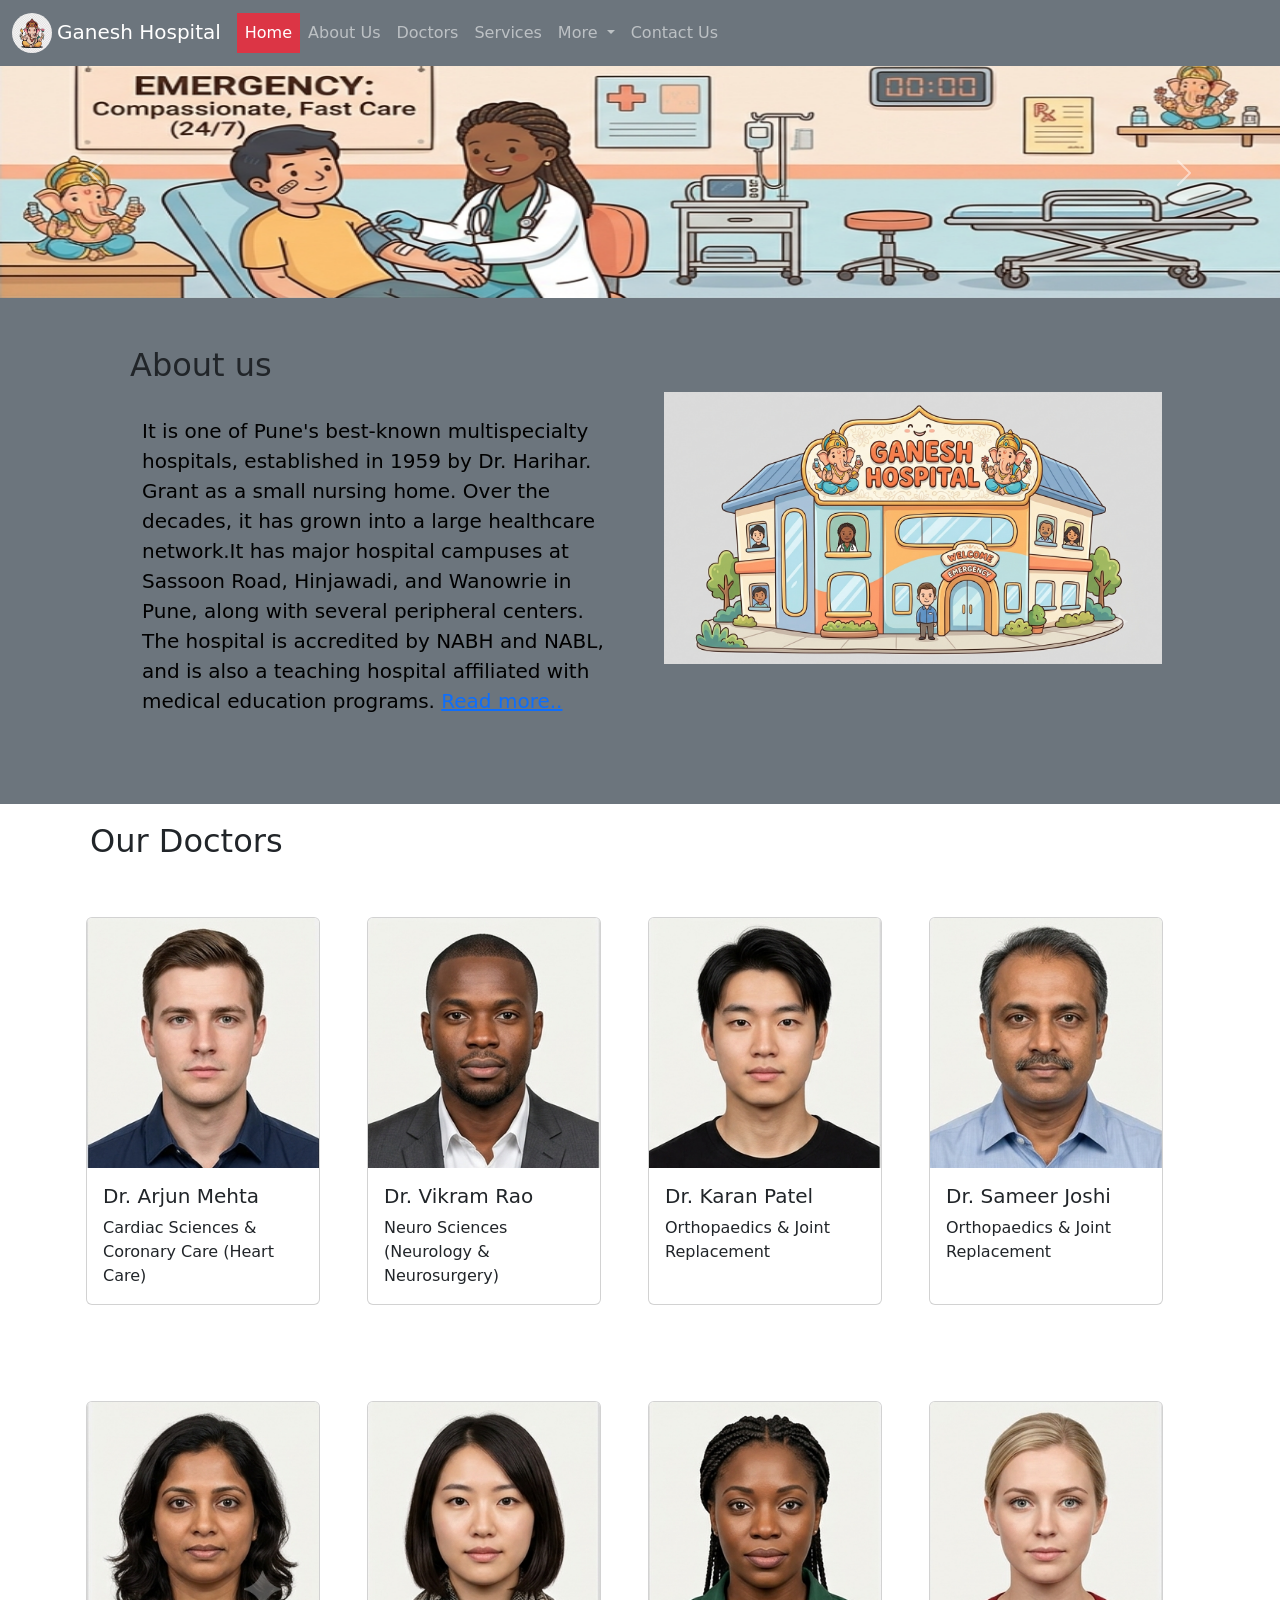
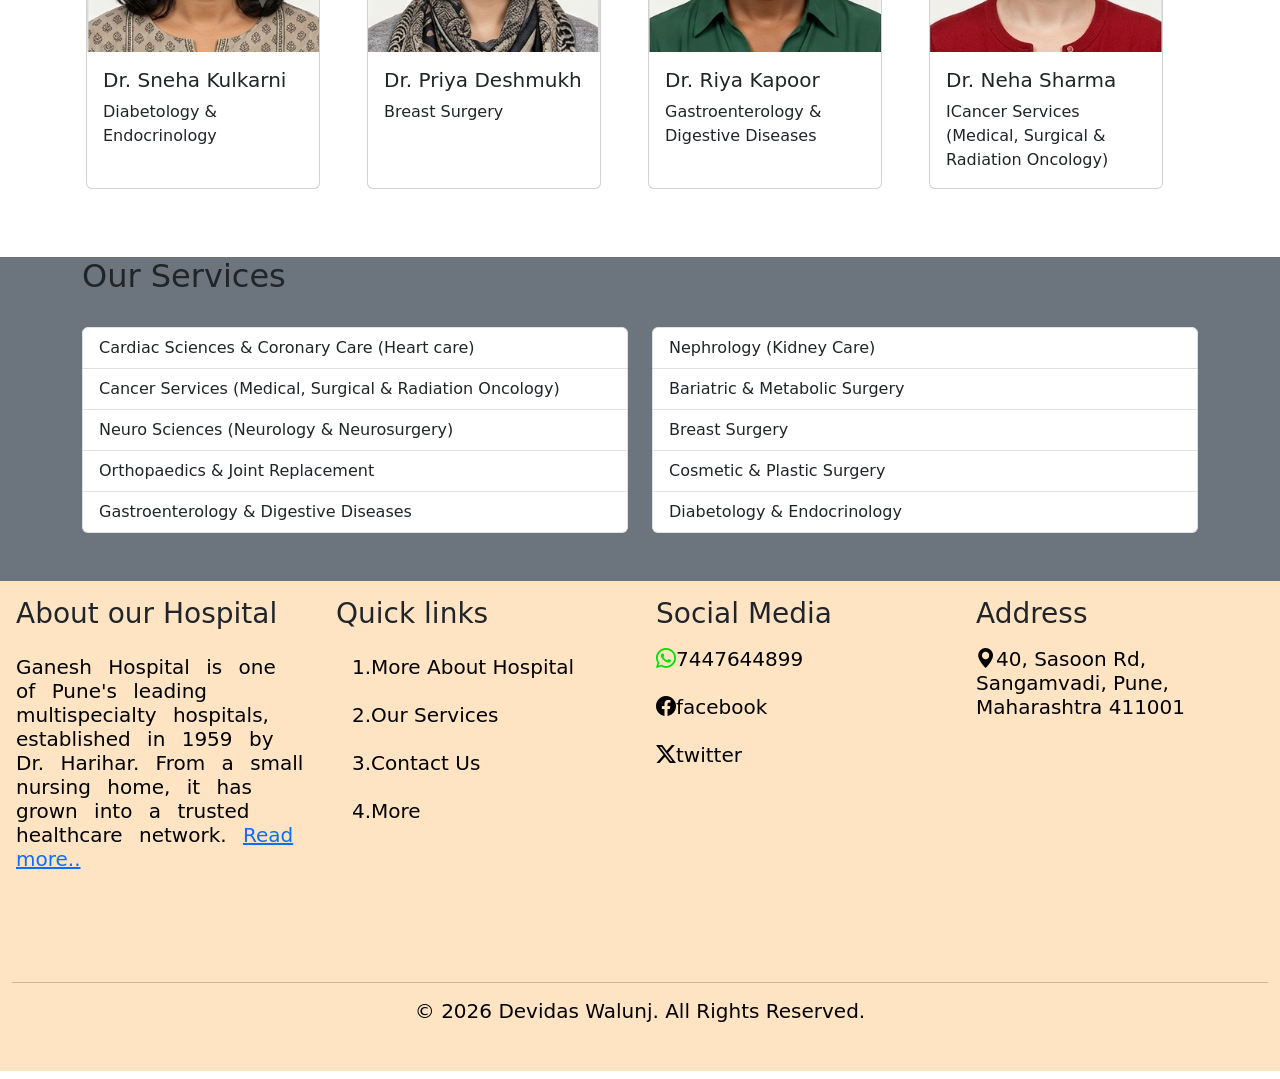
==== commit b91cf866: "15/7" ====
--- a/index.html
+++ b/index.html
@@ -10,10 +10,12 @@
             integrity="sha384-sRIl4kxILFvY47J16cr9ZwB07vP4J8+LH7qKQnuqkuIAvNWLzeN8tE5YBujZqJLB"
             crossorigin="anonymous">
             <link href="static/style.css" rel="stylesheet" type="text/css">
+            <link rel="stylesheet" href="https://cdn.jsdelivr.net/npm/bootstrap-icons@1.13.1/font/bootstrap-icons.min.css">
     </head>
     <body>
         <!-- heder start -->
-        <header>
+        <header class="mb-5">
+            <div class="fixed-top">
             <nav class="navbar navbar-expand-lg bg-secondary "
                 data-bs-theme="dark">
                 <div class="container-fluid">
@@ -44,7 +46,7 @@
                             </li>
                             <li class="nav-item">
                                 <a class="nav-link " href="doctors.html">Doctors
-                                    Us</a>
+                                    </a>
                             </li>
                             <li class="nav-item">
                                 <a class="nav-link"
@@ -74,6 +76,7 @@
                     </div>
                 </div>
             </nav>
+        </div>
         </header>
         <!-- header end -->
         <!-- main section start -->
@@ -192,21 +195,18 @@
                             </div>
                              <div class="col-md-3 d-flex mb-3">
                                 <div class="card h-100">
-                                    <img src="images/dr4.png"
+                                    <img src="images/newdr.png"
                                         class="card-img-top doctor-img" alt="..."
                                         height="225px">
                                     <div class="card-body">
                                         <h5 class="card-title">Dr. Sameer Joshi</h5>
-                                        <p class="card-text">Nephrology (Kidney Care)</p>
-                                        
-                                    </div>
-                                </div>
-                            </div>
-                        </div>
-                    </div>
-                </section>
-                <section class="ourdoc pb-3">
-                    <div class="container">
+                                        <p class="card-text">Orthopaedics & Joint Replacement</p>
+                                    </div>
+                                </div>
+                            </div>
+                        </div>
+                    </div>
+                     <div class="container">
                         <div class="row mb-5 p-2">
                             
                             <div class="col-md-3 d-flex">
@@ -261,6 +261,9 @@
                         </div>
                     </div>
                 </section>
+                <!-- <section class="ourdoc pb-3">
+                   
+                </section> -->
                 <!-- Our Doctors section end-->
                 <!-- services section start -->
                 <section class=" bg-secondary">
@@ -340,25 +343,16 @@
                         </div>
                         <div class="col-md-3 p-3">
                             <h3 class="mb-3">Social Media</h3>
+                            <a class="t1color " href="#" target="_blank" >
+                                <h2 class="social-title a1text"><i class="bi bi-whatsapp"></i>7447644899</h2></a>
+                            <a class="t1color" href="#" target="_blank">
+                                <h2 class="social-title a1text mt-4"><i class="bi bi-facebook"></i>facebook</h2></a>
                             <a class="t1color " href="#" target="_blank">
-                                <h2 class="social-title a1text"><img
-                                        class="social-icon"
-                                        src="images/whatsapp.png"
-                                        alt="WhatsApp">7447644899</h2></a>
-                            <a class="t1color" href="#" target="_blank">
-                                <h2 class="social-title a1text mt-4"><img
-                                        class="social-icon"
-                                        src="images/facebook.png"
-                                        alt="whatsapp">facebook</h2></a>
-                            <a class="t1color " href="#" target="_blank">
-                                <h2 class="social-title a1text mt-4"><img
-                                        class="social-icon"
-                                        src="images/twitter.png"
-                                        alt="twitter">twitter</h2></a>
+                                <h2 class="social-title a1text mt-4"><i class="bi bi-twitter-x"></i>twitter</h2></a>
                         </div>
                         <div class="col-md-3 p-3">
                             <h3>Address</h3>
-                            <h3 class="a1text mb-4 mt-3">40, Sasoon Rd,
+                            <h3 class="a1text mb-4 mt-3"><i class="bi bi-geo-alt-fill"></i>40, Sasoon Rd,
                                 Sangamvadi, Pune, Maharashtra 411001</h3>
                             <iframe
                                 src="https://www.google.com/maps/embed?pb=!1m18!1m12!1m3!1d3782.8963782252795!2d73.87715659999999!3d18.533584199999996!2m3!1f0!2f0!3f0!3m2!1i1024!2i768!4f13.1!3m3!1m2!1s0x3bc2c0f827512e15%3A0x47538bcedae49c07!2sRuby%20Hall%20Clinic%20-%20Sassoon%20Road!5e0!3m2!1sen!2sin!4v1782752746983!5m2!1sen!2sin"
@@ -369,7 +363,7 @@
                     </div>
                 </div>
                 <hr>
-                <h3 class="text-center a1text pb-5">&copy; 2026 Ganesh Hospital.
+                <h3 class="text-center a1text pb-5">&copy; 2026 Devidas Walunj.
                     All Rights Reserved.</h3>
             </footer>
             </section>
--- a/static/style.css
+++ b/static/style.css
@@ -40,10 +40,7 @@
      text-decoration: solid;
  }
 
- .text2 {
-     color: aliceblue;
- }
-
+ 
  .spacing {
      word-spacing: 10px;
  }
@@ -160,3 +157,10 @@
   -webkit-transform-style: preserve-3d;
   position: relative;
 }
+.card-text{
+  width: 200px;
+}
+.bi-whatsapp{
+  color: rgb(1, 226, 1);
+  
+}
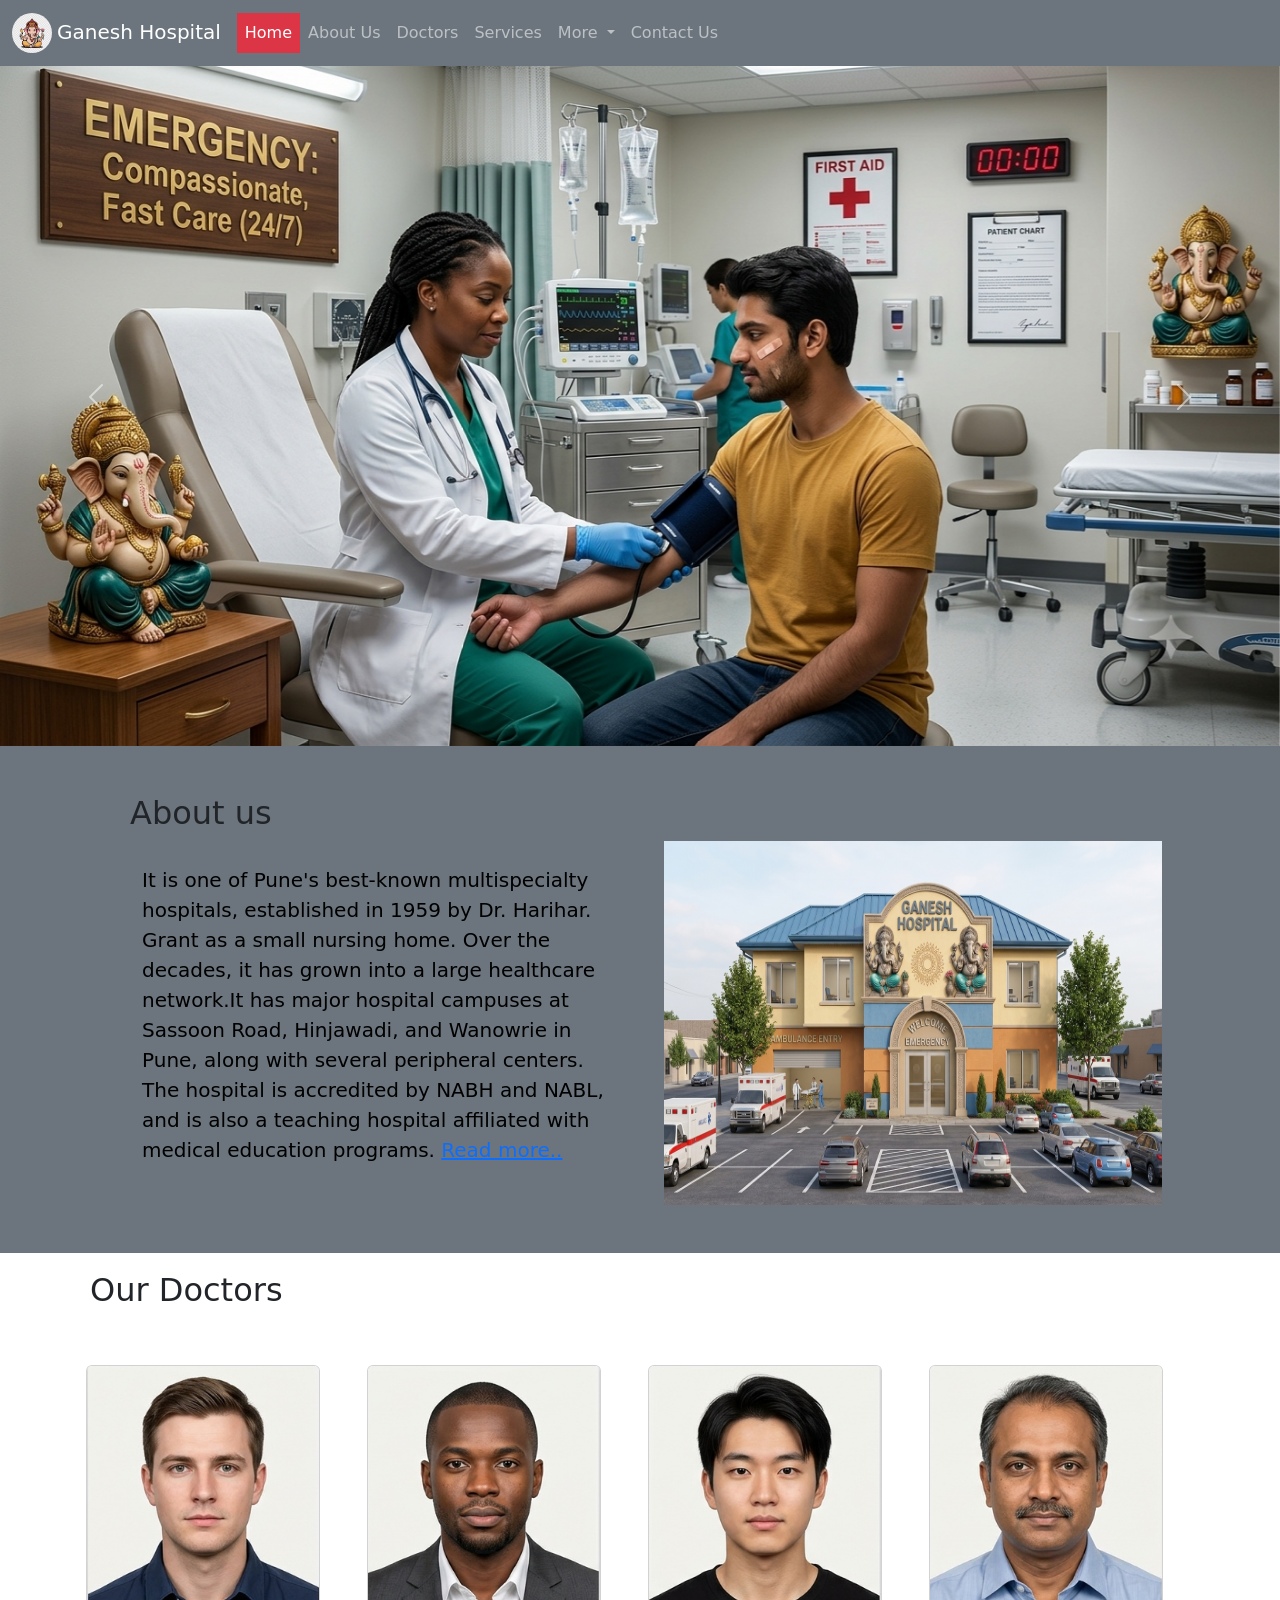
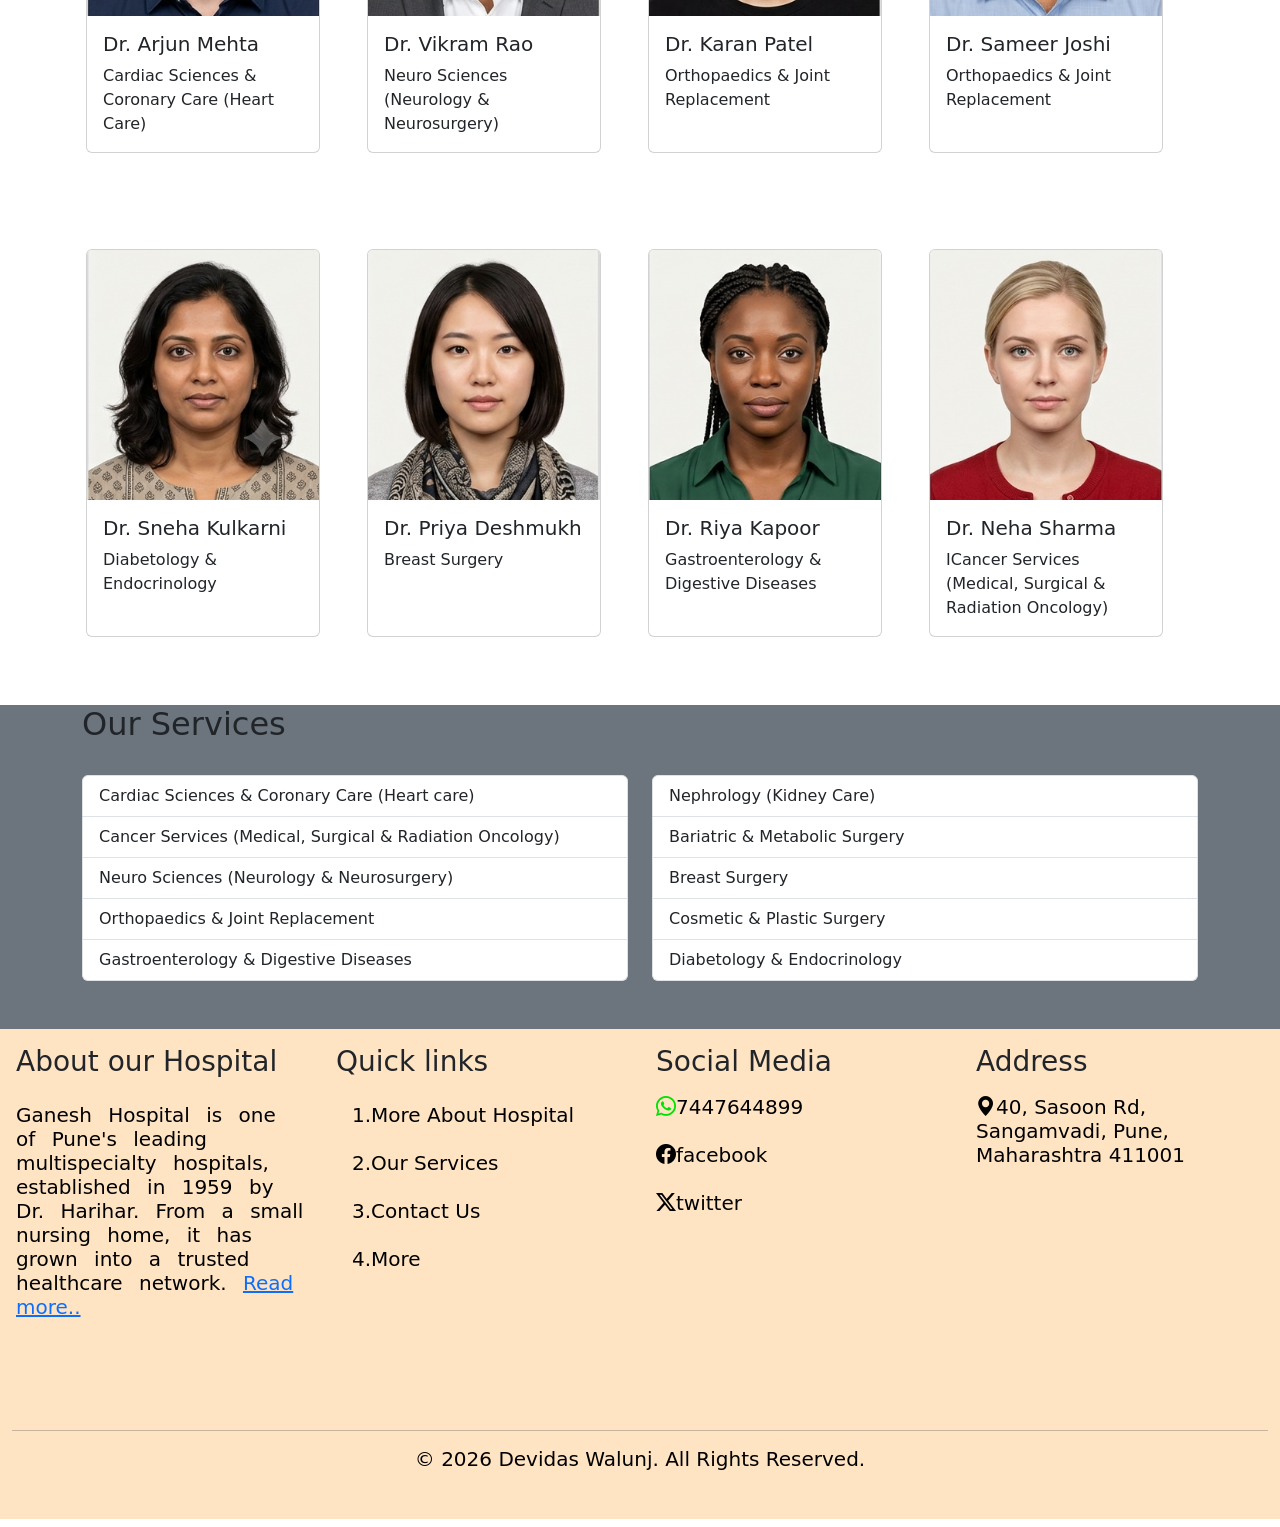
==== commit 87b62edc: "16/7" ====
--- a/index.html
+++ b/index.html
@@ -83,24 +83,24 @@
         <main>
             <!-- slider section start -->
             <section>
-                <div id="carouselExampleInterval" class="carousel slide"
+                <div id="carouselExampleInterval" class="carousel slide h-30"
                     data-bs-ride="carousel">
                     <div class="carousel-inner">
                         <div class="carousel-item active"
                             data-bs-interval="3000">
-                            <img src="images/slider11.png"
+                            <img src="images/s1.png"
+                                class="d-block sizeimage w-100  " alt="...">
+                        </div>
+                        <div class="carousel-item" data-bs-interval="3000">
+                            <img src="images/s2.png"
                                 class="d-block sizeimage w-100" alt="...">
                         </div>
                         <div class="carousel-item" data-bs-interval="3000">
-                            <img src="images/slider33.png"
+                            <img src="images/s3.png"
                                 class="d-block sizeimage w-100" alt="...">
                         </div>
                         <div class="carousel-item" data-bs-interval="3000">
-                            <img src="images/slider22.png"
-                                class="d-block sizeimage w-100" alt="...">
-                        </div>
-                        <div class="carousel-item" data-bs-interval="3000">
-                            <img src="images/slider44.jpeg"
+                            <img src="images/s4.png"
                                 class="d-block sizeimage w-100" alt="...">
                         </div>
                     </div>
@@ -144,8 +144,8 @@
                             </div>
                             <div class="col-md-6">
                                 <picture class="container-fluid">
-                                    <img src="images/hospitalbildingimage.png"
-                                        alt="get" class="img-fluid "  />
+                                    <img src="images/hospitalimg.png"
+                                        alt="get" class="img-fluid w-100 h-100"  />
                                 </picture>
                             </div>
                         </div>
--- a/static/style.css
+++ b/static/style.css
@@ -50,7 +50,7 @@
  }
 
  .sizeimage {
-     height: 250px;
+     height:fit-content
  }
  .doctor-img{
     height:250px;
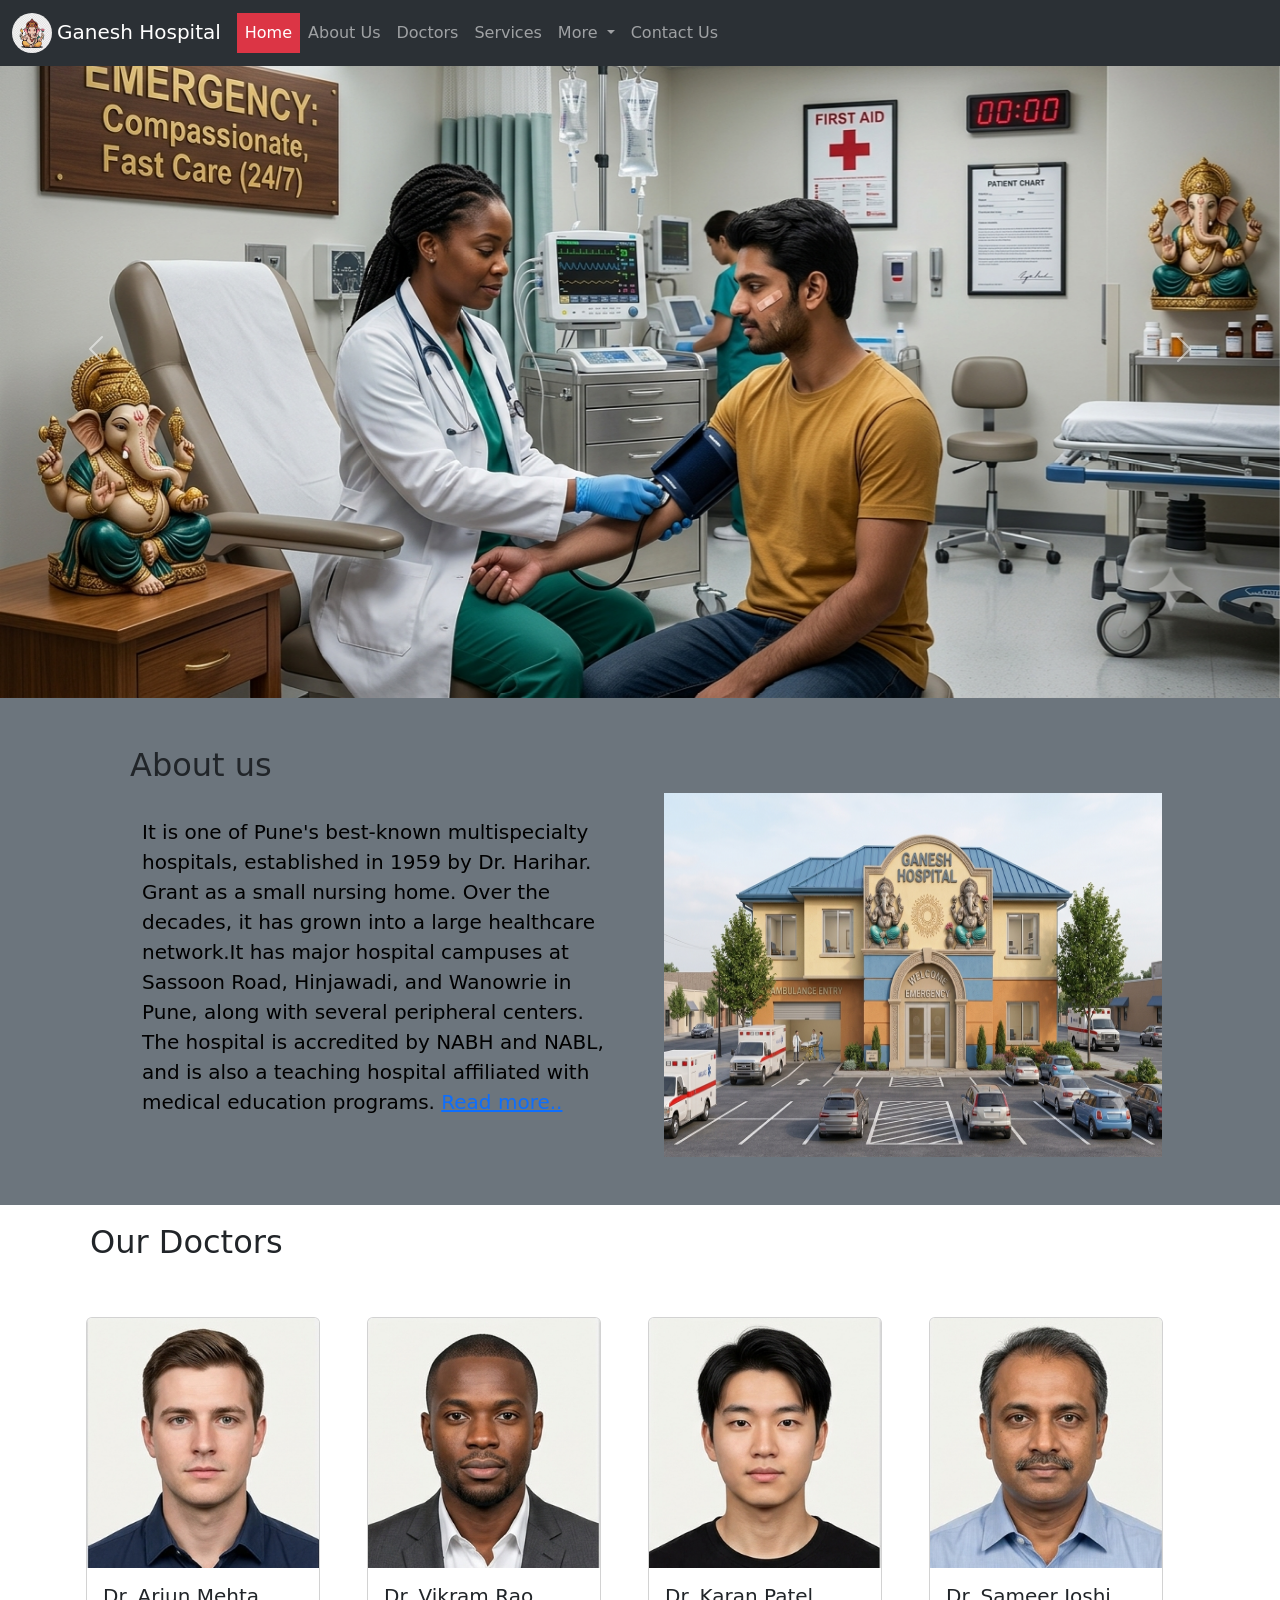
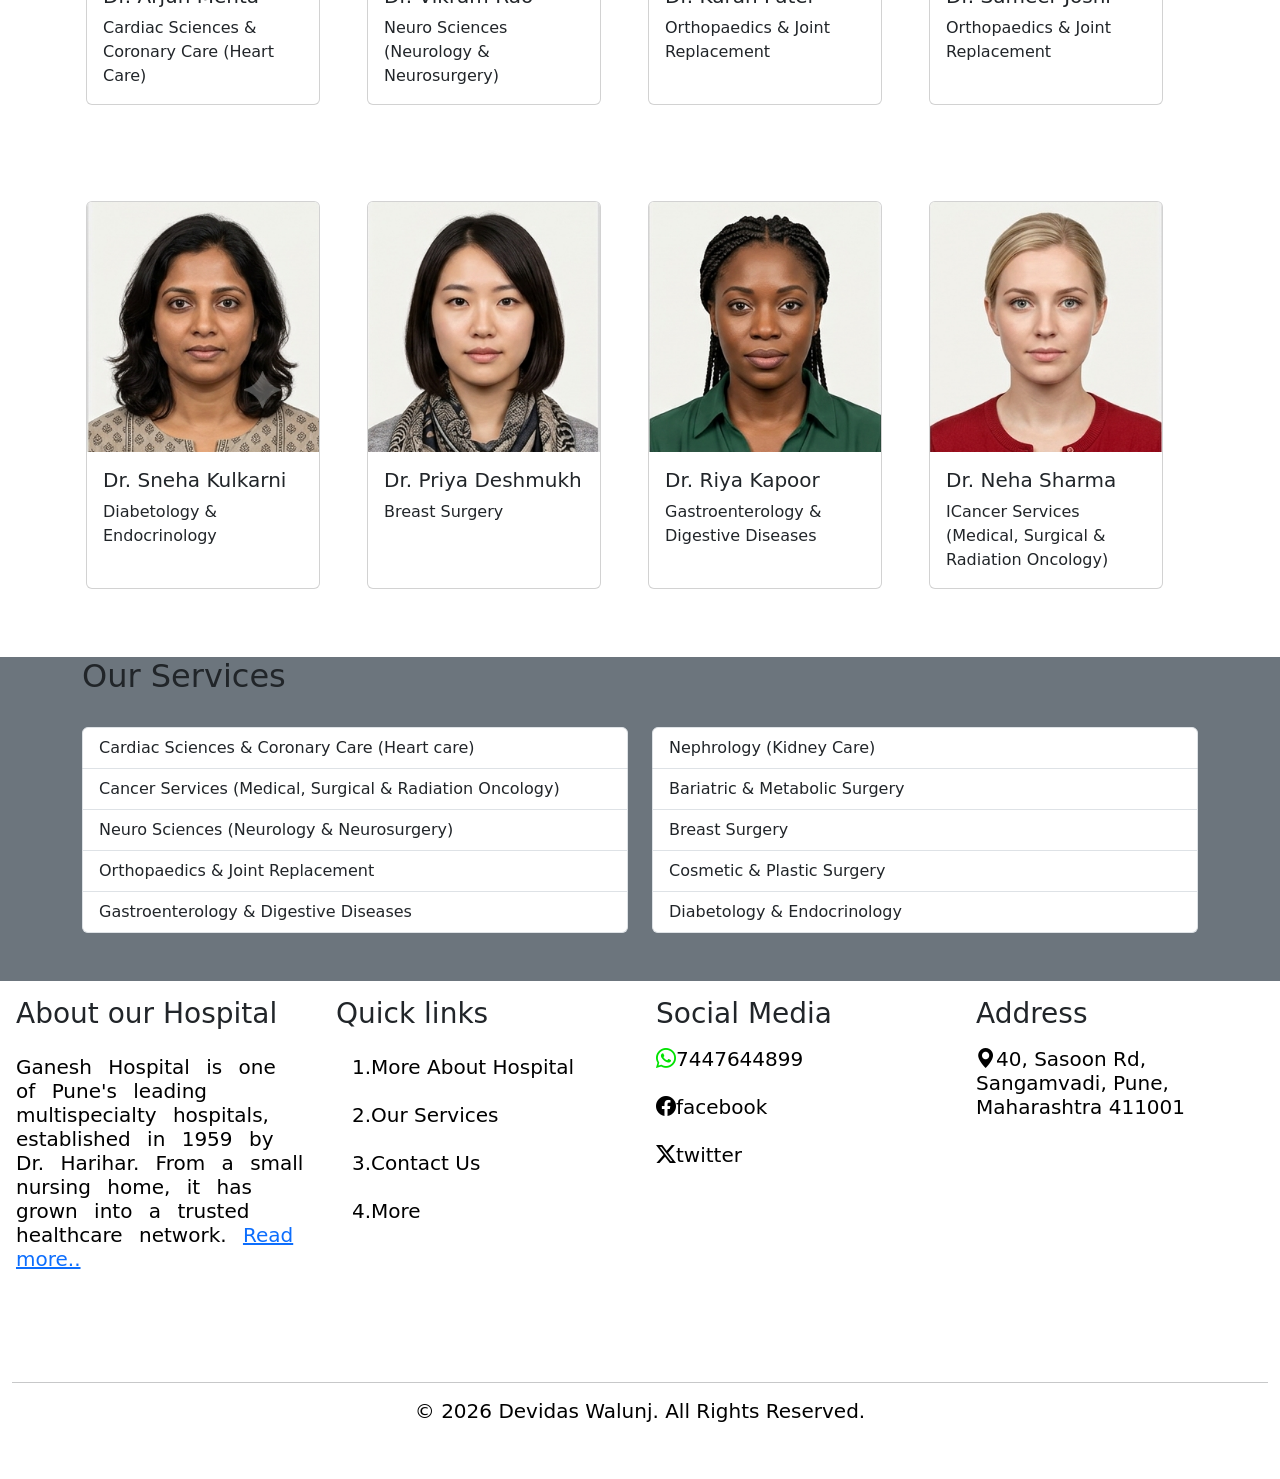
==== commit 4df8c255: "commit" ====
--- a/index.html
+++ b/index.html
@@ -14,18 +14,18 @@
     </head>
     <body>
         <!-- heder start -->
-        <header class="mb-5">
+        <header>
             <div class="fixed-top">
-            <nav class="navbar navbar-expand-lg bg-secondary "
+            <nav class="navbar navbar-expand-lg bg-body-tertiary "
                 data-bs-theme="dark">
-                <div class="container-fluid">
+                <div class="container-fluid ">
                     <a class="navbar-brand" href="#">
                         <img class="logo " src="images/ganpatibappa.webp"
                             alt="Logo"
                             width="40" height="40"
-                            class="d-inline-block align-text-top">Ganesh
+                            class="d-inline-block align-text-top ">Ganesh
                         Hospital</a>
-                    <button class="navbar-toggler" type="button"
+                    <button class="navbar-toggler bg-danger" type="button"
                         data-bs-toggle="collapse"
                         data-bs-target="#navbarSupportedContent"
                         aria-controls="navbarSupportedContent"
@@ -312,7 +312,7 @@
             </main>
             <!-- main section end -->
             <!-- footer start -->
-            <section class="container-fluid footerbg">
+            <section class="container-fluid bg-transparent">
                 <footer class="textstyle">
                     <div class="row">
                         <div class="col-md-3 p-3">
--- a/static/style.css
+++ b/static/style.css
@@ -49,9 +49,9 @@
      margin-top: 10px;
  }
 
- .sizeimage {
+ /* .sizeimage {
      height:fit-content
- }
+ } */
  .doctor-img{
     height:250px;
     object-fit:cover;
@@ -164,3 +164,15 @@
   color: rgb(1, 226, 1);
   
 }
+.imagebg{
+  background-image: url("images/hospitalimg.png");
+   background-size: cover;      /* Makes the image cover the entire section */
+  background-position: center; /* Centers the image */
+  background-repeat: no-repeat;
+  height: 500px;               /* Set the section height */
+  display: flex;
+  flex-direction: column;
+  justify-content: center;
+  align-items: center;
+  color: white;
+}
